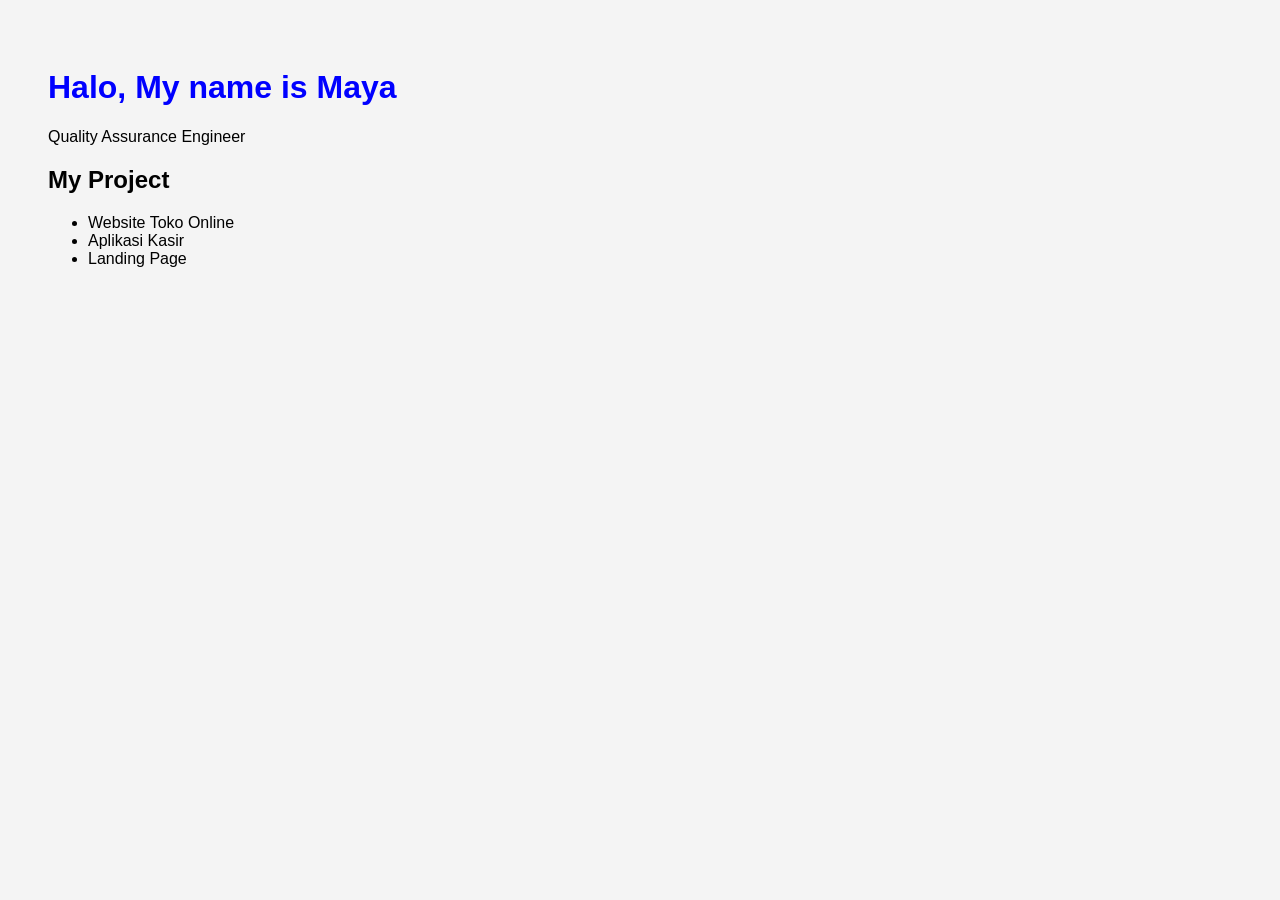
==== index.html @ 8e6c9b1f "first portofolio" ====
<!DOCTYPE html>
<html>
<head>
  <title>My Portofolio</title>
  <link rel="stylesheet" href="style.css">
</head>
<body>

  <h1>Halo, My name is Maya</h1>
  <p>Quality Assurance Engineer</p>

  <h2>My Project</h2>

  <ul>
    <li>Website Toko Online</li>
    <li>Aplikasi Kasir</li>
    <li>Landing Page</li>
  </ul>

  <script src="script.js"></script>
</body>
</html>
---- style.css ----
body {
  font-family: Arial;
  padding: 40px;
  background: #f4f4f4;
}

h1 {
  color: blue;
}
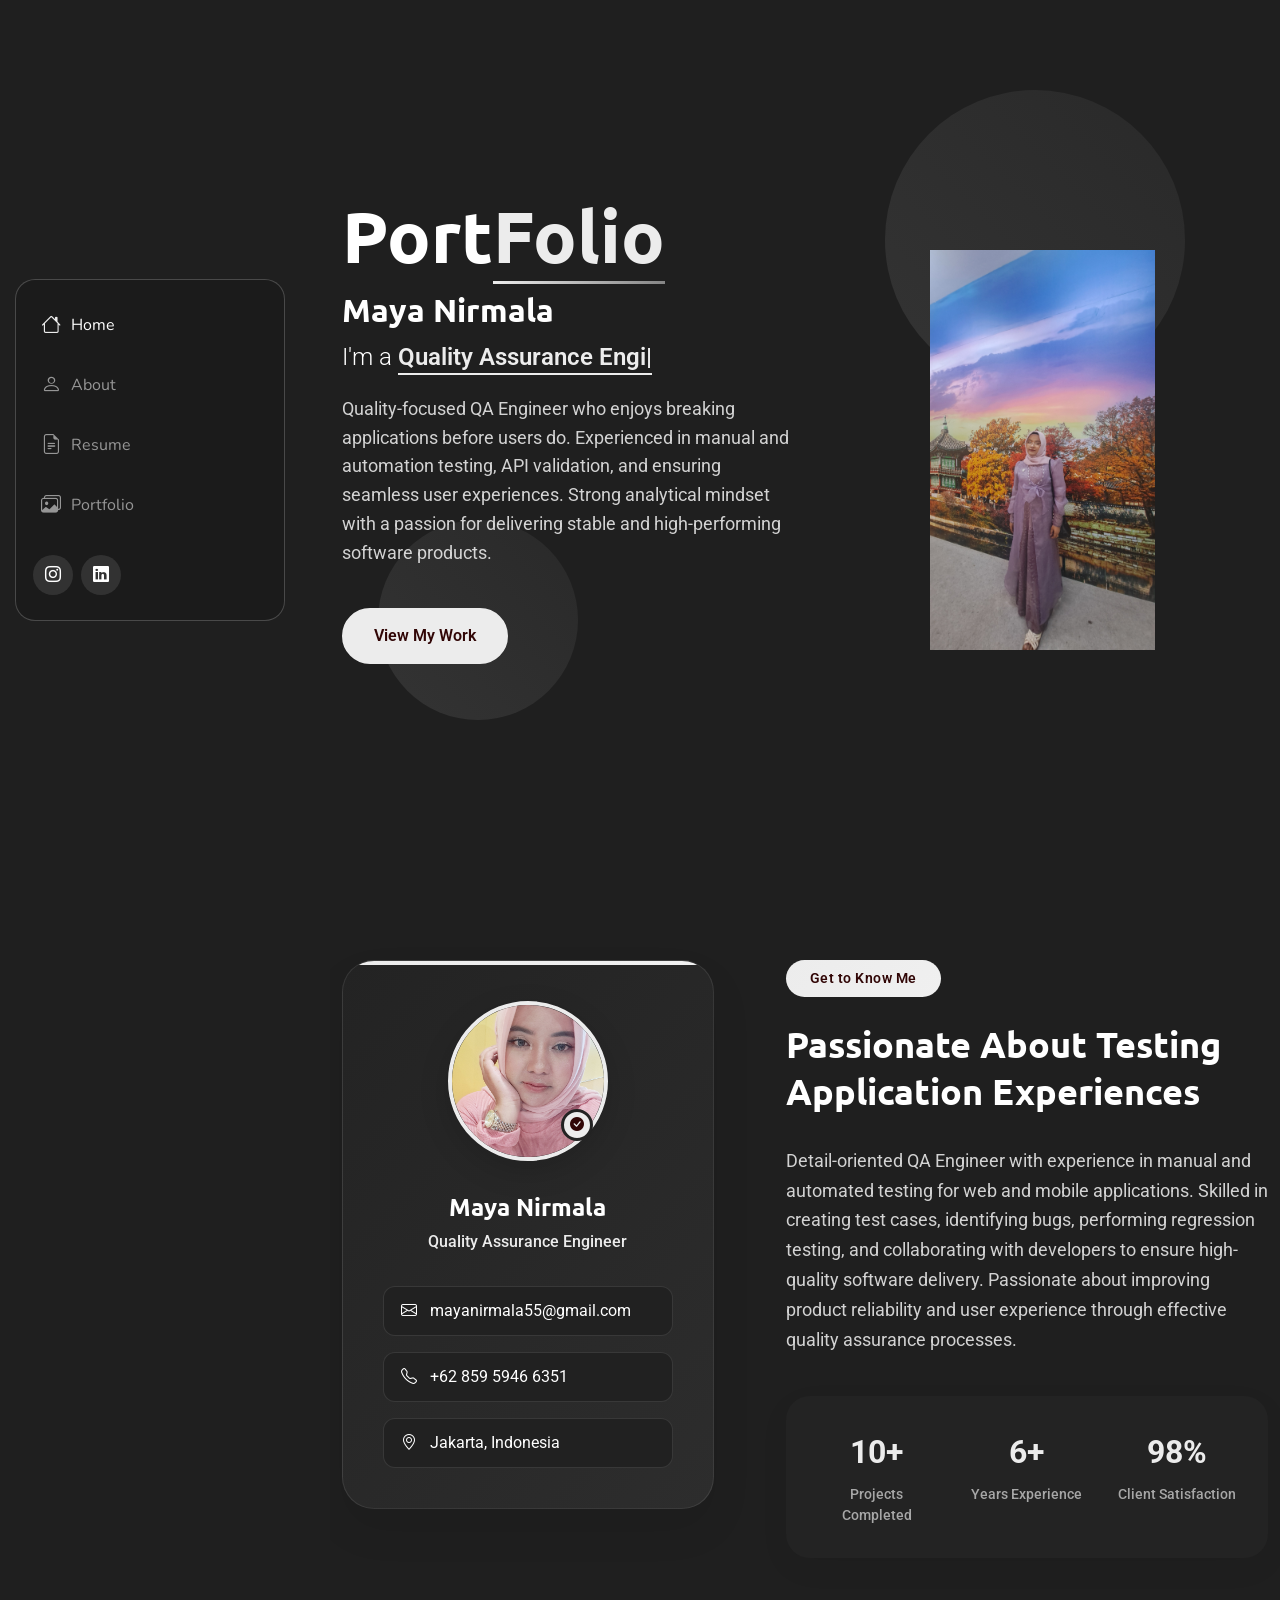
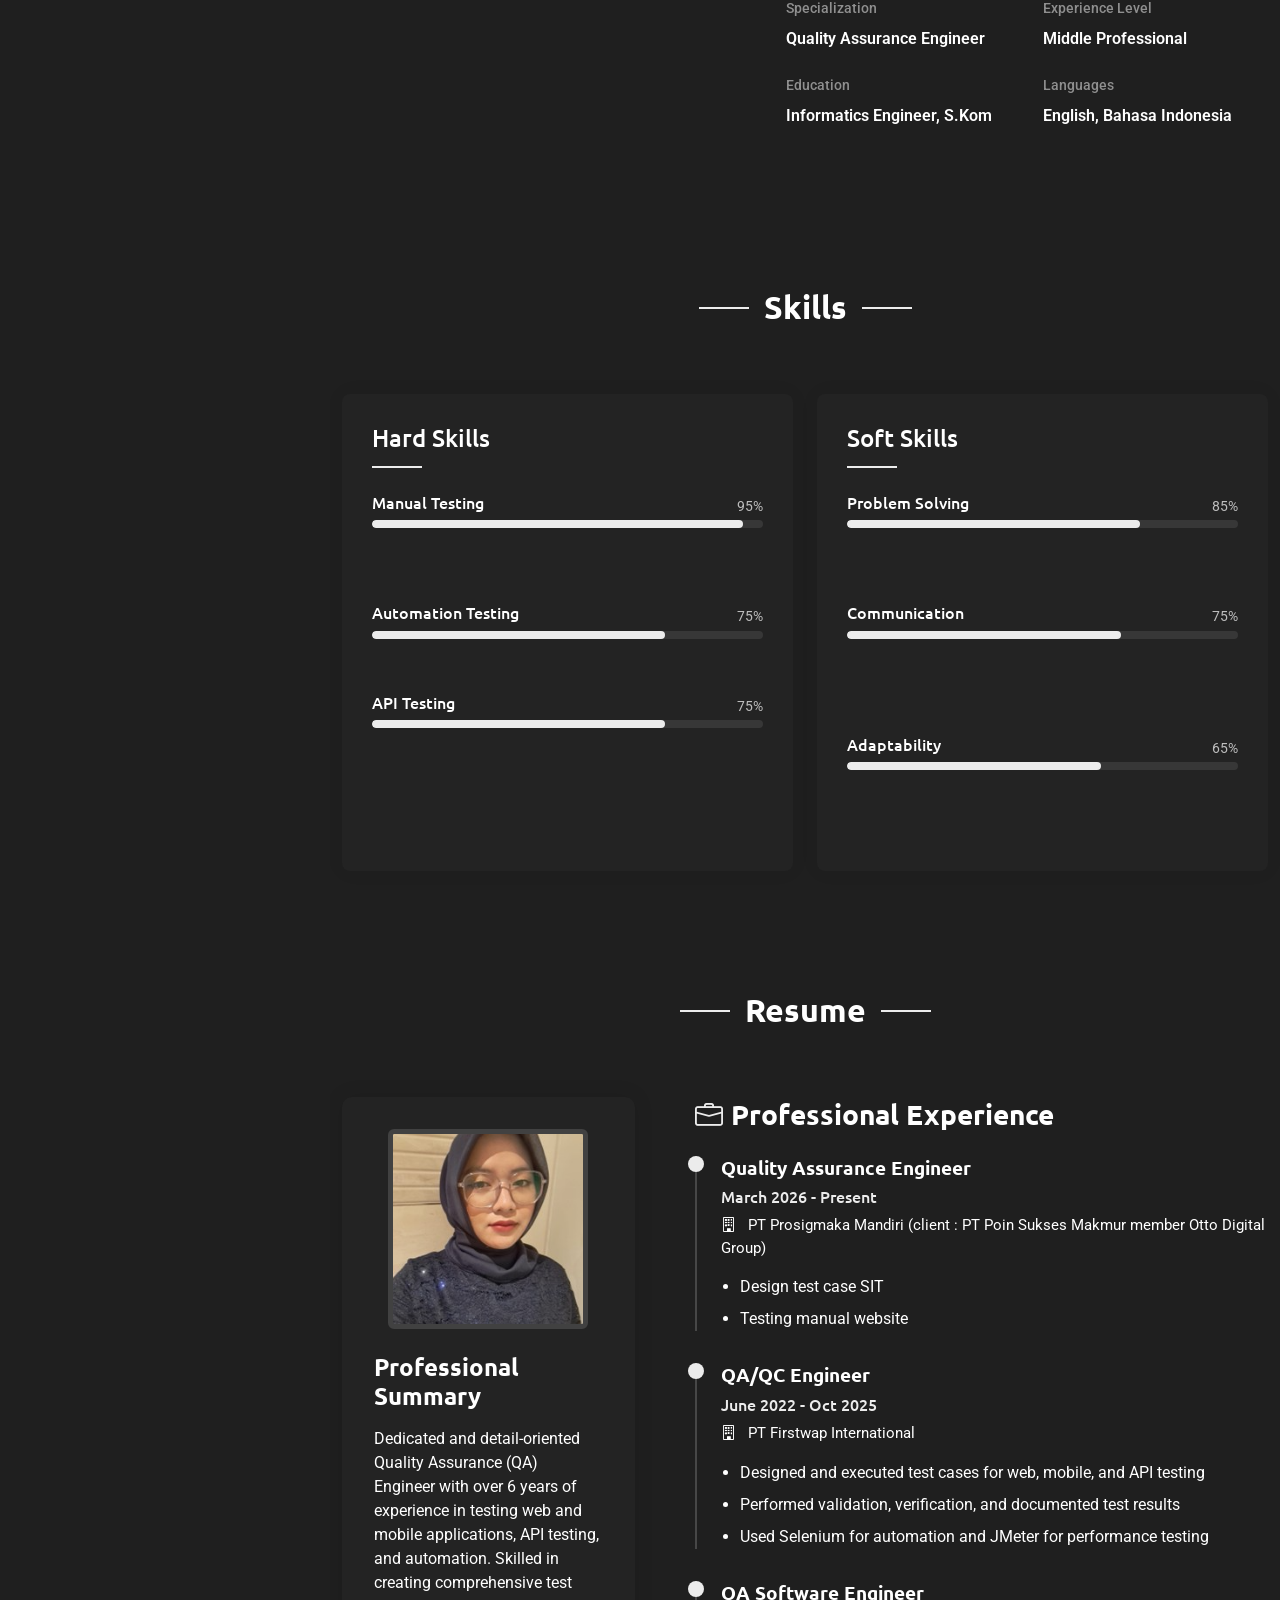
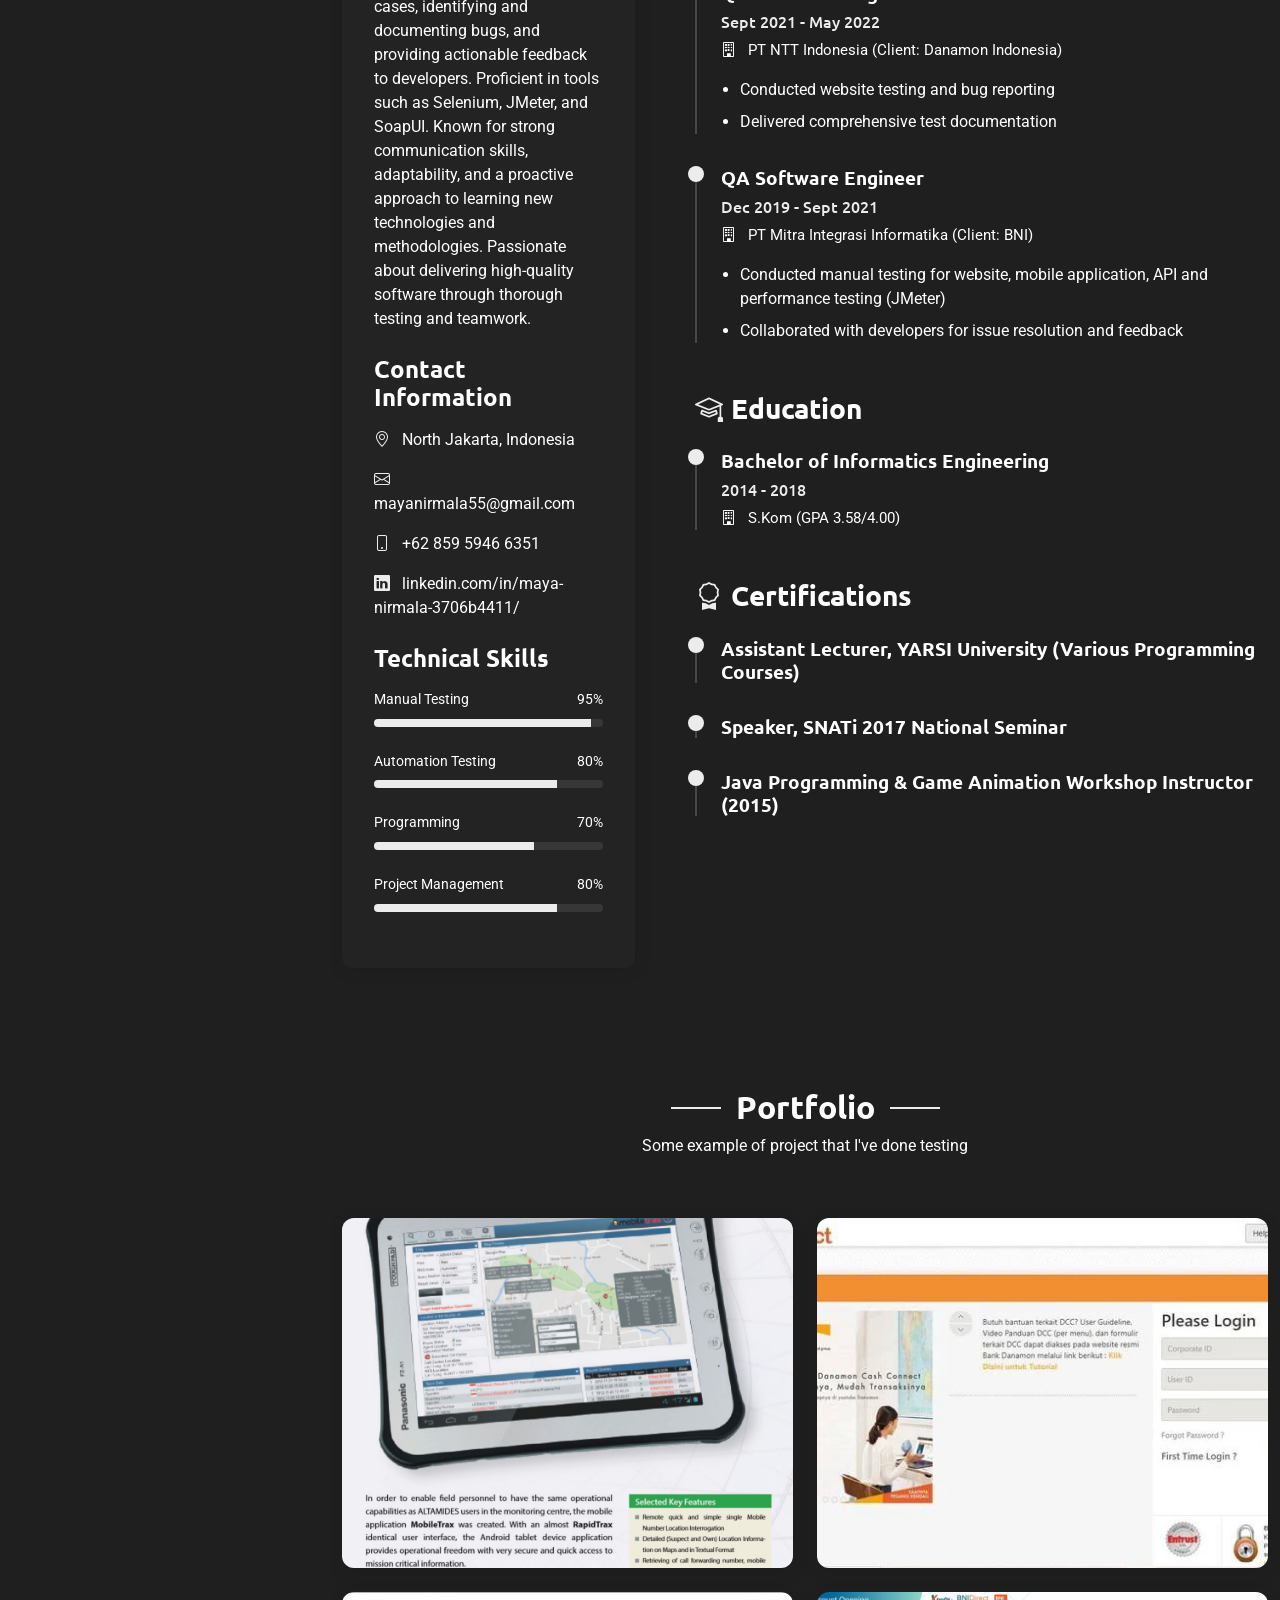
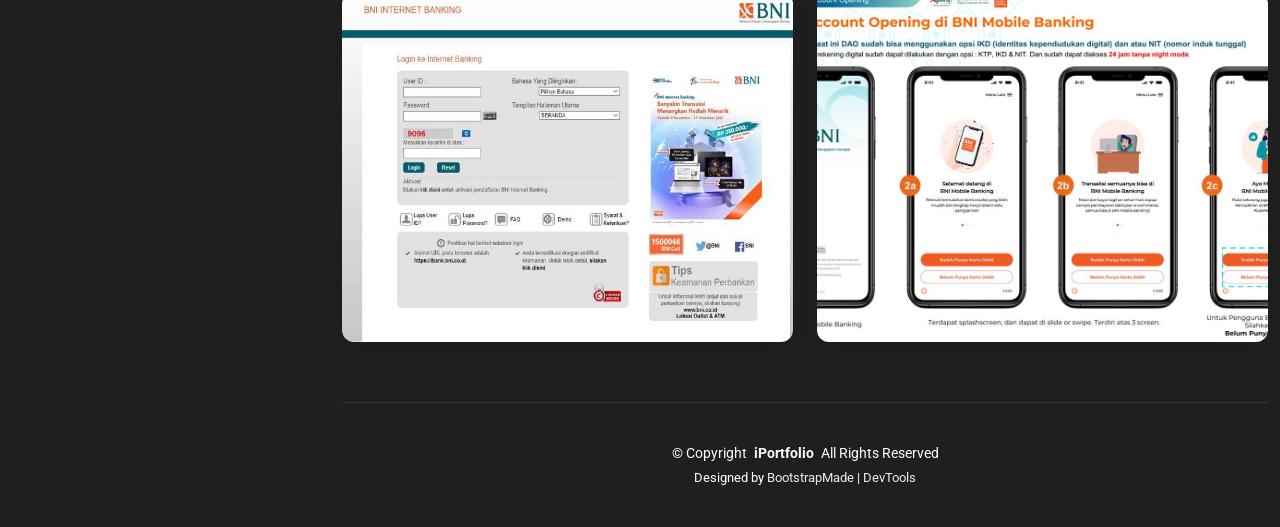
==== commit 15bc2d5c: "update portfolio" ====
--- a/index.html
+++ b/index.html
@@ -1,22 +1,1076 @@
 <!DOCTYPE html>
-<html>
+<html lang="en">
+
 <head>
-  <title>My Portofolio</title>
-  <link rel="stylesheet" href="style.css">
+  <meta charset="utf-8">
+  <meta content="width=device-width, initial-scale=1.0" name="viewport">
+  <title>Portfolio</title>
+  <meta name="description" content="">
+  <meta name="keywords" content="">
+
+  <!-- Favicons -->
+  <link href="assets/img/favicon.png" rel="icon">
+  <link href="assets/img/apple-touch-icon.png" rel="apple-touch-icon">
+
+  <!-- Fonts -->
+  <link href="https://fonts.googleapis.com" rel="preconnect">
+  <link href="https://fonts.gstatic.com" rel="preconnect" crossorigin>
+  <link href="https://fonts.googleapis.com/css2?family=Roboto:ital,wght@0,100;0,300;0,400;0,500;0,700;0,900;1,100;1,300;1,400;1,500;1,700;1,900&family=Ubuntu:ital,wght@0,300;0,400;0,500;0,700;1,300;1,400;1,500;1,700&family=Nunito:ital,wght@0,200;0,300;0,400;0,500;0,600;0,700;0,800;0,900;1,200;1,300;1,400;1,500;1,600;1,700;1,800;1,900&display=swap" rel="stylesheet">
+
+  <!-- Vendor CSS Files -->
+  <link href="assets/vendor/bootstrap/css/bootstrap.min.css" rel="stylesheet">
+  <link href="assets/vendor/bootstrap-icons/bootstrap-icons.css" rel="stylesheet">
+  <link href="assets/vendor/aos/aos.css" rel="stylesheet">
+  <link href="assets/vendor/glightbox/css/glightbox.min.css" rel="stylesheet">
+  <link href="assets/vendor/swiper/swiper-bundle.min.css" rel="stylesheet">
+
+  <!-- Main CSS File -->
+  <link href="assets/css/main.css" rel="stylesheet">
+
+  <!-- =======================================================
+  * Template Name: SnapFolio
+  * Template URL: https://bootstrapmade.com/snapfolio-bootstrap-portfolio-template/
+  * Updated: Jul 21 2025 with Bootstrap v5.3.7
+  * Author: BootstrapMade.com
+  * License: https://bootstrapmade.com/license/
+  ======================================================== -->
 </head>
-<body>
-
-  <h1>Halo, My name is Maya</h1>
-  <p>Quality Assurance Engineer</p>
-
-  <h2>My Project</h2>
-
-  <ul>
-    <li>Website Toko Online</li>
-    <li>Aplikasi Kasir</li>
-    <li>Landing Page</li>
-  </ul>
-
-  <script src="script.js"></script>
+
+<body class="index-page">
+
+  <header id="header" class="header dark-background d-flex flex-column justify-content-center">
+    <i class="header-toggle d-xl-none bi bi-list"></i>
+
+    <div class="header-container d-flex flex-column align-items-start">
+      <nav id="navmenu" class="navmenu">
+        <ul>
+          <li><a href="#hero" class="active"><i class="bi bi-house navicon"></i>Home</a></li>
+          <li><a href="#about"><i class="bi bi-person navicon"></i> About</a></li>
+          <li><a href="#resume"><i class="bi bi-file-earmark-text navicon"></i> Resume</a></li>
+          <li><a href="#portfolio"><i class="bi bi-images navicon"></i> Portfolio</a></li>
+          <!--<li><a href="#services"><i class="bi bi-hdd-stack navicon"></i> Services</a></li>-->
+          <!--<li class="dropdown"><a href="#"><i class="bi bi-menu-button navicon"></i> <span>Dropdown</span> <i class="bi bi-chevron-down toggle-dropdown"></i></a>
+            <ul>
+              <li><a href="#">Dropdown 1</a></li>
+              <li class="dropdown"><a href="#"><span>Deep Dropdown</span> <i class="bi bi-chevron-down toggle-dropdown"></i></a>
+                <ul>
+                  <li><a href="#">Deep Dropdown 1</a></li>
+                  <li><a href="#">Deep Dropdown 2</a></li>
+                  <li><a href="#">Deep Dropdown 3</a></li>
+                  <li><a href="#">Deep Dropdown 4</a></li>
+                  <li><a href="#">Deep Dropdown 5</a></li>
+                </ul>
+              </li>
+              <li><a href="#">Dropdown 2</a></li>
+              <li><a href="#">Dropdown 3</a></li>
+              <li><a href="#">Dropdown 4</a></li>
+            </ul>
+          </li>-->
+          <!--<li><a href="#contact"><i class="bi bi-envelope navicon"></i> Contact</a></li>-->
+        </ul>
+      </nav>
+
+      <div class="social-links text-center">
+        <!--<a href="#" class="twitter"><i class="bi bi-twitter-x"></i></a>
+        <a href="#" class="facebook"><i class="bi bi-facebook"></i></a>
+        <a href="#" class="google-plus"><i class="bi bi-skype"></i></a>-->
+        <a href="https://www.instagram.com/maiasauruss/" class="instagram"><i class="bi bi-instagram"></i></a>
+        <a href="https://www.linkedin.com/in/maya-nirmala-3706b4411/" class="linkedin"><i class="bi bi-linkedin"></i></a>
+      </div>
+
+    </div>
+
+  </header>
+
+  <main class="main">
+
+    <!-- Hero Section -->
+    <section id="hero" class="hero section">
+
+      <div class="background-elements">
+        <div class="bg-circle circle-1"></div>
+        <div class="bg-circle circle-2"></div>
+      </div>
+
+      <div class="hero-content">
+
+        <div class="container">
+          <div class="row align-items-center">
+
+            <div class="col-lg-6" data-aos="fade-right" data-aos-delay="100">
+              <div class="hero-text">
+                <h1>Port<span class="accent-text">Folio</span></h1>
+                <h2>Maya Nirmala</h2>
+                <p class="lead">I'm a <span class="typed" data-typed-items="Quality Assurance Engineer"></span></p>
+                <p class="description">Quality-focused QA Engineer who enjoys breaking applications before users do. Experienced in manual and automation testing, API validation, and ensuring seamless user experiences. Strong analytical mindset with a passion for delivering stable and high-performing software products.</p>
+
+                <div class="hero-actions">
+                  <a href="#portfolio" class="btn btn-primary">View My Work</a>
+                  <!--<a href="#contact" class="btn btn-outline">Get In Touch</a>-->
+                </div>
+
+                <!--<div class="social-links">
+                  <a href="#"><i class="bi bi-dribbble"></i></a>
+                  <a href="#"><i class="bi bi-behance"></i></a>
+                  <a href="#"><i class="bi bi-github"></i></a>
+                  <a href="#"><i class="bi bi-linkedin"></i></a>
+                </div> -->
+              </div>
+            </div>
+
+            <div class="col-lg-6" data-aos="fade-left" data-aos-delay="200">
+              <div class="hero-visual">
+                <div class="profile-container">
+                  <div class="profile-background"></div>
+                  <img src="assets/img/profile/Maya-profile1.jpg" alt="Maya Nirmala" class="profile-image">
+                </div>
+              </div>
+            </div>
+
+          </div>
+        </div>
+      </div>
+
+    </section><!-- /Hero Section -->
+
+    <!-- About Section -->
+    <section id="about" class="about section">
+
+      <div class="container" data-aos="fade-up" data-aos-delay="100">
+
+        <div class="row">
+          <div class="col-lg-5" data-aos="zoom-in" data-aos-delay="200">
+            <div class="profile-card">
+              <div class="profile-header">
+                <div class="profile-image">
+                  <img src="assets/img/profile/maya_profile2.jpg" alt="Profile Image" class="img-fluid">
+                </div>
+                <div class="profile-badge">
+                  <i class="bi bi-check-circle-fill"></i>
+                </div>
+              </div>
+
+              <div class="profile-content">
+                <h3>Maya Nirmala</h3>
+                <p class="profession">Quality Assurance Engineer</p>
+
+                <div class="contact-links">
+                  <a href="mailto:marcus@example.com" class="contact-item">
+                    <i class="bi bi-envelope"></i>
+                    mayanirmala55@gmail.com
+                  </a>
+                  <a href="tel:+15551234567" class="contact-item">
+                    <i class="bi bi-telephone"></i>
+                    +62 859 5946 6351
+                  </a>
+                  <a href="#" class="contact-item">
+                    <i class="bi bi-geo-alt"></i>
+                    Jakarta, Indonesia 
+                  </a>
+                </div>
+              </div>
+            </div>
+          </div>
+
+          <div class="col-lg-7" data-aos="fade-left" data-aos-delay="300">
+            <div class="about-content">
+              <div class="section-header">
+                <span class="badge-text">Get to Know Me</span>
+                <h2>Passionate About Testing Application Experiences</h2>
+              </div>
+
+              <div class="description">
+                <p>Detail-oriented QA Engineer with experience in manual and automated testing for web and mobile applications. Skilled in creating test cases, identifying bugs, performing regression testing, and collaborating with developers to ensure high-quality software delivery. Passionate about improving product reliability and user experience through effective quality assurance processes.</p>
+              </div>
+
+              <div class="stats-grid">
+                <div class="stat-item">
+                  <div class="stat-number">10+</div>
+                  <div class="stat-label">Projects Completed</div>
+                </div>
+                <div class="stat-item">
+                  <div class="stat-number">6+</div>
+                  <div class="stat-label">Years Experience</div>
+                </div>
+                <div class="stat-item">
+                  <div class="stat-number">98%</div>
+                  <div class="stat-label">Client Satisfaction</div>
+                </div>
+              </div>
+
+              <div class="details-grid">
+                <div class="detail-row">
+                  <div class="detail-item">
+                    <span class="detail-label">Specialization</span>
+                    <span class="detail-value">Quality Assurance Engineer</span>
+                  </div>
+                  <div class="detail-item">
+                    <span class="detail-label">Experience Level</span>
+                    <span class="detail-value">Middle Professional</span>
+                  </div>
+                </div>
+                <div class="detail-row">
+                  <div class="detail-item">
+                    <span class="detail-label">Education</span>
+                    <span class="detail-value">Informatics Engineer, S.Kom</span>
+                  </div>
+                  <div class="detail-item">
+                    <span class="detail-label">Languages</span>
+                    <span class="detail-value">English, Bahasa Indonesia</span>
+                  </div>
+                </div>
+              </div>
+
+              <!--<div class="cta-section">
+                <a href="#" class="btn btn-primary">
+                  <i class="bi bi-download"></i>
+                  Download Resume
+                </a>
+                <a href="#" class="btn btn-outline">
+                  <i class="bi bi-chat-dots"></i>
+                  Let's Talk
+                </a> -->
+              </div>
+            </div>
+          </div>
+        </div>
+
+      </div>
+
+    </section><!-- /About Section -->
+
+    <!-- Stats Section 
+    <section id="stats" class="stats section light-background">
+
+      <div class="container" data-aos="fade-up" data-aos-delay="100">
+
+        <div class="row justify-content-center">
+          <div class="col-lg-10">
+            <div class="stats-wrapper">
+              <div class="stats-item" data-aos="zoom-in" data-aos-delay="150">
+                <div class="icon-wrapper">
+                  <i class="bi bi-emoji-smile"></i>
+                </div>
+                <span data-purecounter-start="0" data-purecounter-end="232" data-purecounter-duration="1" class="purecounter"></span>
+                <p>Happy Clients</p>
+              </div> --><!-- End Stats Item -->
+
+             <!-- <div class="stats-item" data-aos="zoom-in" data-aos-delay="200">
+                <div class="icon-wrapper">
+                  <i class="bi bi-journal-richtext"></i>
+                </div>
+                <span data-purecounter-start="0" data-purecounter-end="521" data-purecounter-duration="1" class="purecounter"></span>
+                <p>Projects</p>
+              </div>--><!-- End Stats Item -->
+
+              <!--<div class="stats-item" data-aos="zoom-in" data-aos-delay="250">
+                <div class="icon-wrapper">
+                  <i class="bi bi-headset"></i>
+                </div>
+                <span data-purecounter-start="0" data-purecounter-end="1463" data-purecounter-duration="1" class="purecounter"></span>
+                <p>Hours Of Support</p>
+              </div>--><!-- End Stats Item -->
+
+              <!--<div class="stats-item" data-aos="zoom-in" data-aos-delay="300">
+                <div class="icon-wrapper">
+                  <i class="bi bi-people"></i>
+                </div>
+                <span data-purecounter-start="0" data-purecounter-end="15" data-purecounter-duration="1" class="purecounter"></span>
+                <p>Hard Workers</p>
+              </div>--><!-- End Stats Item -->
+            </div>
+          </div>
+        </div>
+
+      </div>
+
+    </section><!-- /Stats Section -->
+
+    <!-- Skills Section -->
+    <section id="skills" class="skills section">
+
+      <!-- Section Title -->
+      <div class="container section-title" data-aos="fade-up">
+        <h2>Skills</h2>
+        <!--<p>Necessitatibus eius consequatur ex aliquid fuga eum quidem sint consectetur velit</p>-->
+      </div><!-- End Section Title -->
+
+      <div class="container" data-aos="fade-up" data-aos-delay="100">
+
+        <div class="row">
+          <div class="col-lg-6">
+            <div class="skills-category" data-aos="fade-up" data-aos-delay="200">
+              <h3>Hard Skills</h3>
+              <div class="skills-animation">
+                <div class="skill-item">
+                  <div class="d-flex justify-content-between align-items-center">
+                    <h4>Manual Testing</h4>
+                    <span class="skill-percentage">95%</span>
+                  </div>
+                  <div class="progress">
+                    <div class="progress-bar" role="progressbar" aria-valuenow="95" aria-valuemin="0" aria-valuemax="100"></div>
+                  </div>
+                  <div class="skill-tooltip">Expert level knowledge of manual testing for website, mobile apps and API</div>
+                </div>
+
+                <div class="skill-item">
+                  <div class="d-flex justify-content-between align-items-center">
+                    <h4>Automation Testing</h4>
+                    <span class="skill-percentage">75%</span>
+                  </div>
+                  <div class="progress">
+                    <div class="progress-bar" role="progressbar" aria-valuenow="75" aria-valuemin="0" aria-valuemax="100"></div>
+                  </div>
+                  <div class="skill-tooltip">Have knowledge automation using Selenium, Java and SQL </div>
+                </div>
+
+                <div class="skill-item">
+                  <div class="d-flex justify-content-between align-items-center">
+                    <h4>API Testing</h4>
+                    <span class="skill-percentage">75%</span>
+                  </div>
+                  <div class="progress">
+                    <div class="progress-bar" role="progressbar" aria-valuenow="75" aria-valuemin="0" aria-valuemax="100"></div>
+                  </div>
+                  <div class="skill-tooltip">Experience with Postman and SoapUI</div>
+                </div>
+              </div>
+
+              
+            </div><!-- End Frontend Skills -->
+          </div>
+
+          <div class="col-lg-6">
+            <div class="skills-category" data-aos="fade-up" data-aos-delay="300">
+              <h3>Soft Skills</h3>
+              <div class="skills-animation">
+                <div class="skill-item">
+                  <div class="d-flex justify-content-between align-items-center">
+                    <h4>Problem Solving</h4>
+                    <span class="skill-percentage">85%</span>
+                  </div>
+                  <div class="progress">
+                    <div class="progress-bar" role="progressbar" aria-valuenow="75" aria-valuemin="0" aria-valuemax="100"></div>
+                  </div>
+                  <div class="skill-tooltip">Strong problem-solving skills with the ability to identify issues, analyze root causes, and provide effective solutions efficiently.</div>
+                </div>
+
+                <div class="skill-item">
+                  <div class="d-flex justify-content-between align-items-center">
+                    <h4>Communication</h4>
+                    <span class="skill-percentage">75%</span>
+                  </div>
+                  <div class="progress">
+                    <div class="progress-bar" role="progressbar" aria-valuenow="70" aria-valuemin="0" aria-valuemax="100"></div>
+                  </div>
+                  <div class="skill-tooltip">Excellent communication skills with the ability to collaborate effectively with developers, product teams, and stakeholders to ensure software quality and project success.</div>
+                </div>
+
+                <div class="skill-item">
+                  <div class="d-flex justify-content-between align-items-center">
+                    <h4>Adaptability</h4>
+                    <span class="skill-percentage">65%</span>
+                  </div>
+                  <div class="progress">
+                    <div class="progress-bar" role="progressbar" aria-valuenow="65" aria-valuemin="0" aria-valuemax="100"></div>
+                  </div>
+                  <div class="skill-tooltip">Highly adaptable QA Engineer with the ability to quickly learn new tools, technologies, and testing methodologies in fast-paced environments</div>
+                </div>
+              </div>
+            </div><!-- End Backend Skills -->
+          </div>
+        </div>
+
+      </div>
+
+    </section><!-- /Skills Section -->
+
+    <!-- Resume Section -->
+    <section id="resume" class="resume section">
+
+      <!-- Section Title -->
+      <div class="container section-title" data-aos="fade-up">
+        <h2>Resume</h2>
+        <p></p>
+      </div><!-- End Section Title -->
+
+      <div class="container" data-aos="fade-up" data-aos-delay="100">
+
+        <div class="row gy-4">
+          <!-- Left column with summary and contact -->
+          <div class="col-lg-4">
+            <div class="resume-side" data-aos="fade-right" data-aos-delay="100">
+              <div class="profile-img mb-4">
+                <img src="assets/img/profile/Mayanirmala-profile3.png" alt="Profile" class="img-fluid rounded">
+              </div>
+
+              <h3>Professional Summary</h3>
+              <p>Dedicated and detail-oriented Quality Assurance (QA) Engineer with over 6 years of experience in
+testing web and mobile applications, API testing, and automation. Skilled in creating comprehensive
+test cases, identifying and documenting bugs, and providing actionable feedback to developers.
+Proficient in tools such as Selenium, JMeter, and SoapUI. Known for strong communication skills,
+adaptability, and a proactive approach to learning new technologies and methodologies. Passionate
+about delivering high-quality software through thorough testing and teamwork.</p>
+
+              <h3 class="mt-4">Contact Information</h3>
+              <ul class="contact-info list-unstyled">
+                <li><i class="bi bi-geo-alt"></i> North Jakarta, Indonesia</li>
+                <li><i class="bi bi-envelope"></i> mayanirmala55@gmail.com</li>
+                <li><i class="bi bi-phone"></i> +62 859 5946 6351</li>
+                <li><i class="bi bi-linkedin"></i> linkedin.com/in/maya-nirmala-3706b4411/</li>
+              </ul>
+
+              <div class="skills-animation mt-4">
+                <h3>Technical Skills</h3>
+                <div class="skill-item">
+                  <div class="d-flex justify-content-between">
+                    <span>Manual Testing</span>
+                    <span>95%</span>
+                  </div>
+                  <div class="progress">
+                    <div class="progress-bar" role="progressbar" aria-valuenow="95" aria-valuemin="0" aria-valuemax="100"></div>
+                  </div>
+                </div>
+
+                <div class="skill-item">
+                  <div class="d-flex justify-content-between">
+                    <span>Automation Testing</span>
+                    <span>80%</span>
+                  </div>
+                  <div class="progress">
+                    <div class="progress-bar" role="progressbar" aria-valuenow="80" aria-valuemin="0" aria-valuemax="100"></div>
+                  </div>
+                </div>
+
+                <div class="skill-item">
+                  <div class="d-flex justify-content-between">
+                    <span>Programming</span>
+                    <span>70%</span>
+                  </div>
+                  <div class="progress">
+                    <div class="progress-bar" role="progressbar" aria-valuenow="70" aria-valuemin="0" aria-valuemax="100"></div>
+                  </div>
+                </div>
+
+                <div class="skill-item">
+                  <div class="d-flex justify-content-between">
+                    <span>Project Management</span>
+                    <span>80%</span>
+                  </div>
+                  <div class="progress">
+                    <div class="progress-bar" role="progressbar" aria-valuenow="80" aria-valuemin="0" aria-valuemax="100"></div>
+                  </div>
+                </div>
+              </div>
+            </div>
+          </div>
+
+          <!-- Right column with experience and education -->
+          <div class="col-lg-8 ps-4 ps-lg-5">
+            <!-- Experience Section -->
+            <div class="resume-section" data-aos="fade-up">
+              <h3><i class="bi bi-briefcase me-2"></i>Professional Experience</h3>
+
+              <div class="resume-item">
+                <h4>Quality Assurance Engineer</h4>
+                <h5>March 2026 - Present</h5>
+                <p class="company"><i class="bi bi-building"></i> PT Prosigmaka Mandiri (client : PT Poin Sukses Makmur member Otto Digital Group)</p>
+                <ul>
+                  <li>Design test case SIT</li>
+                  <li>Testing manual website</li>
+                </ul>
+              </div>
+
+              <div class="resume-item">
+                <h4>QA/QC Engineer</h4>
+                <h5>June 2022 - Oct 2025</h5>
+                <p class="company"><i class="bi bi-building"></i> PT Firstwap International</p>
+                <ul>
+                  <li>Designed and executed test cases for web, mobile, and API testing</li>
+                  <li>Performed validation, verification, and documented test results</li>
+                  <li>Used Selenium for automation and JMeter for performance testing</li>
+                </ul>
+              </div>
+
+               <div class="resume-item">
+                <h4>QA Software Engineer</h4>
+                <h5>Sept 2021 - May 2022</h5>
+                <p class="company"><i class="bi bi-building"></i> PT NTT Indonesia (Client: Danamon Indonesia)</p>
+                <ul>
+                  <li>Conducted website testing and bug reporting</li>
+                  <li>Delivered comprehensive test documentation</li>
+                </ul>
+              </div>
+
+              <div class="resume-item">
+                <h4>QA Software Engineer</h4>
+                <h5>Dec 2019 - Sept 2021</h5>
+                <p class="company"><i class="bi bi-building"></i> PT Mitra Integrasi Informatika (Client: BNI)</p>
+                <ul>
+                  <li>Conducted manual testing for website, mobile application, API and performance testing
+(JMeter)</li>
+                  <li>Collaborated with developers for issue resolution and feedback</li>
+                </ul>
+              </div>
+            </div>
+
+            <!-- Education Section -->
+            <div class="resume-section" data-aos="fade-up" data-aos-delay="100">
+              <h3><i class="bi bi-mortarboard me-2"></i>Education</h3>      
+
+              <div class="resume-item">
+                <h4>Bachelor of Informatics Engineering</h4>
+                <h5>2014 - 2018</h5>
+                <p class="company"><i class="bi bi-building"></i> S.Kom (GPA 3.58/4.00)</p>
+                <p></p>
+              </div>
+            </div>
+
+            <!-- Certifications Section -->
+            <div class="resume-section" data-aos="fade-up" data-aos-delay="200">
+              <h3><i class="bi bi-award me-2"></i>Certifications</h3>
+
+              <div class="resume-item">
+                <h4>Assistant Lecturer, YARSI University (Various Programming Courses)</h4>
+                <h5></h5>
+              </div>
+
+              <div class="resume-item">
+                <h4>Speaker, SNATi 2017 National Seminar</h4>
+                <h5></h5>
+              </div>
+
+              <div class="resume-item">
+                <h4>Java Programming & Game Animation Workshop Instructor (2015)</h4>
+                <h5></h5>
+              </div>
+
+            </div>
+          </div>
+        </div>
+
+      </div>
+
+    </section><!-- /Resume Section -->
+
+    <!-- Portfolio Section -->
+    <section id="portfolio" class="portfolio section">
+
+      <!-- Section Title -->
+      <div class="container section-title" data-aos="fade-up">
+        <h2>Portfolio</h2>
+        <p>Some example of project that I've done testing</p>
+      </div><!-- End Section Title -->
+
+      <div class="container" data-aos="fade-up" data-aos-delay="100">
+
+        <div class="isotope-layout" data-default-filter="*" data-layout="masonry" data-sort="original-order">
+
+          <!--<div class="row">
+            <div class="col-lg-3 filter-sidebar">
+              <div class="filters-wrapper" data-aos="fade-right" data-aos-delay="150">
+                <ul class="portfolio-filters isotope-filters">
+                  <li data-filter="*" class="filter-active">All Projects</li>
+                  <li data-filter=".filter-photography">Photography</li>
+                  <li data-filter=".filter-design">Design</li>
+                  <li data-filter=".filter-automotive">Automotive</li>
+                  <li data-filter=".filter-nature">Nature</li>
+                </ul>
+              </div>
+            </div>-->
+
+            <div class="col-lg-12">
+              <div class="row gy-4 portfolio-container isotope-container" data-aos="fade-up" data-aos-delay="200">
+
+                <div class="col-lg-6 col-md-6 portfolio-item isotope-item filter-photography">
+                  <div class="portfolio-wrap">
+                    <img src="assets/img/portfolio/mobiletrax.webp" class="img-fluid" alt="Portfolio Image" loading="lazy">
+                    <div class="portfolio-info">
+                      <div class="content">
+                        <span class="category">MobileTrax</span>
+                        <h4>Tracking Location</h4>
+                        <div class="portfolio-links">
+                          <a href="assets/img/portfolio/mobiletrax.webp" class="glightbox" title="Location Tracking"><i class="bi bi-plus-lg"></i></a>
+                          <!--<a href="portfolio-details.html" title="More Details"><i class="bi bi-arrow-right"></i></a>-->
+                        </div>
+                      </div>
+                    </div>
+                  </div>
+                </div><!-- End Portfolio Item -->
+
+                <div class="col-lg-6 col-md-6 portfolio-item isotope-item filter-design">
+                  <div class="portfolio-wrap">
+                    <img src="assets/img/portfolio/danamon_cc.webp" class="img-fluid" alt="Portfolio Image" loading="lazy">
+                    <div class="portfolio-info">
+                      <div class="content">
+                        <span class="category">Danamon Cash Connect</span>
+                        <h4>Bank Danamon</h4>
+                        <div class="portfolio-links">
+                          <a href="assets/img/portfolio/danamon_cc.webp" class="glightbox" title="Danamon Cash Connect"><i class="bi bi-plus-lg"></i></a>
+                          <!--<a href="portfolio-details.html" title="More Details"><i class="bi bi-arrow-right"></i></a>-->
+                        </div>
+                      </div>
+                    </div>
+                  </div>
+                </div><!-- End Portfolio Item -->
+
+                <div class="col-lg-6 col-md-6 portfolio-item isotope-item filter-automotive">
+                  <div class="portfolio-wrap">
+                    <img src="assets/img/portfolio/bni_ib.webp" class="img-fluid" alt="Portfolio Image" loading="lazy">
+                    <div class="portfolio-info">
+                      <div class="content">
+                        <span class="category">BNI Internet Banking</span>
+                        <h4>BNI</h4>
+                        <div class="portfolio-links">
+                          <a href="assets/img/portfolio/bni_ib.webp" class="glightbox" title="Internet Banking"><i class="bi bi-plus-lg"></i></a>
+                          <!--<a href="portfolio-details.html" title="More Details"><i class="bi bi-arrow-right"></i></a>-->
+                        </div>
+                      </div>
+                    </div>
+                  </div>
+                </div><!-- End Portfolio Item -->
+
+                <div class="col-lg-6 col-md-6 portfolio-item isotope-item filter-nature">
+                  <div class="portfolio-wrap">
+                    <img src="assets/img/portfolio/doa_bni.jpg" class="img-fluid" alt="Portfolio Image" loading="lazy">
+                    <div class="portfolio-info">
+                      <div class="content">
+                        <span class="category">Digital Open Account</span>
+                        <h4>BNI</h4>
+                        <div class="portfolio-links">
+                          <a href="assets/img/portfolio/doa_bni.jpg" class="glightbox" title="Digital Open Account"><i class="bi bi-plus-lg"></i></a>
+                          <!--<a href="portfolio-details.html" title="More Details"><i class="bi bi-arrow-right"></i></a>-->
+                        </div>
+                      </div>
+                    </div>
+                  </div>
+                </div><!-- End Portfolio Item -->
+
+                
+
+              </div><!-- End Portfolio Container -->
+            </div>
+          </div>
+
+        </div>
+
+      </div>
+
+    </section><!-- /Portfolio Section -->
+
+    <!--Services Section -->
+    <!--<section id="services" class="services section"> -->
+
+      <!-- Section Title -->
+     <!-- <div class="container section-title" data-aos="fade-up">
+        <h2>Services</h2>
+        <p>Necessitatibus eius consequatur ex aliquid fuga eum quidem sint consectetur velit</p>
+      </div> --><!-- End Section Title --> 
+
+      <!--<div class="container" data-aos="fade-up" data-aos-delay="100">
+
+        <div class="service-header">
+          <div class="row align-items-center">
+            <div class="col-lg-8 col-md-12">
+              <div class="service-intro">
+                <h2 class="service-heading">
+                  <div>Innovative business</div>
+                  <div><span>performance solutions</span></div>
+                </h2>
+              </div>
+            </div>
+            <div class="col-lg-4 col-md-12">
+              <div class="service-summary">
+                <p>
+                  We integrate forward-thinking strategies, creative approaches, and state-of-the-art technologies to deliver exceptional customer experiences that drive growth and engage target markets.
+                </p>
+                <a href="services.html" class="service-btn">
+                  View All Services
+                  <i class="bi bi-arrow-right"></i>
+                </a>
+              </div>
+            </div>
+          </div>
+        </div>
+
+        <div class="row justify-content-center">
+          <div class="col-lg-4 col-md-6" data-aos="fade-up" data-aos-delay="100">
+            <div class="service-card position-relative z-1">
+              <div class="service-icon">
+                <i class="bi bi-palette"></i>
+              </div>
+              <a href="service-details.html" class="card-action d-flex align-items-center justify-content-center rounded-circle">
+                <i class="bi bi-arrow-up-right"></i>
+              </a>
+              <h3>
+                <a href="service-details.html">
+                  Creative <span>branding</span>
+                </a>
+              </h3>
+              <p>
+                Nulla facilisi. Maecenas eget magna neque. Suspendisse potenti. Curabitur eleifend nisi non magna vulputate, vel condimentum libero tempus. Proin consectetur feugiat diam.
+              </p>
+            </div>
+          </div>
+          <div class="col-lg-4 col-md-6" data-aos="fade-up" data-aos-delay="200">
+            <div class="service-card position-relative z-1">
+              <div class="service-icon">
+                <i class="bi bi-gem"></i>
+              </div>
+              <a href="service-details.html" class="card-action d-flex align-items-center justify-content-center rounded-circle">
+                <i class="bi bi-arrow-up-right"></i>
+              </a>
+              <h3>
+                <a href="service-details.html">
+                  Design <span>systems</span>
+                </a>
+              </h3>
+              <p>
+                Praesent euismod varius tellus, vel bibendum nunc interdum at. Donec vehicula diam vel metus venenatis convallis. Aliquam erat volutpat. Etiam viverra magna sit amet.
+              </p>
+            </div>
+          </div>
+          <div class="col-lg-4 col-md-6" data-aos="fade-up" data-aos-delay="300">
+            <div class="service-card position-relative z-1">
+              <div class="service-icon">
+                <i class="bi bi-megaphone"></i>
+              </div>
+              <a href="service-details.html" class="card-action d-flex align-items-center justify-content-center rounded-circle">
+                <i class="bi bi-arrow-up-right"></i>
+              </a>
+              <h3>
+                <a href="service-details.html">
+                  Marketing <span>strategies</span>
+                </a>
+              </h3>
+              <p>
+                Vivamus tempor velit id magna dictum, sed fermentum nisi faucibus. Integer nec pretium sapien. Fusce tincidunt ligula et purus consequat, ac pellentesque nulla eleifend.
+              </p>
+            </div>
+          </div>
+          <div class="col-lg-4 col-md-6" data-aos="fade-up" data-aos-delay="100">
+            <div class="service-card position-relative z-1">
+              <div class="service-icon">
+                <i class="bi bi-code-slash"></i>
+              </div>
+              <a href="service-details.html" class="card-action d-flex align-items-center justify-content-center rounded-circle">
+                <i class="bi bi-arrow-up-right"></i>
+              </a>
+              <h3>
+                <a href="service-details.html">
+                  Digital <span>platforms</span>
+                </a>
+              </h3>
+              <p>
+                Cras fermentum odio eu feugiat malesuada. Vestibulum ante ipsum primis in faucibus orci luctus et accumsan cursus. Morbi placerat nulla vel nunc viverra accumsan.
+              </p>
+            </div>
+          </div>
+          <div class="col-lg-4 col-md-6" data-aos="fade-up" data-aos-delay="200">
+            <div class="service-card position-relative z-1">
+              <div class="service-icon">
+                <i class="bi bi-graph-up"></i>
+              </div>
+              <a href="service-details.html" class="card-action d-flex align-items-center justify-content-center rounded-circle">
+                <i class="bi bi-arrow-up-right"></i>
+              </a>
+              <h3>
+                <a href="service-details.html">
+                  Growth <span>acceleration</span>
+                </a>
+              </h3>
+              <p>
+                Aenean vel augue vel nisi bibendum posuere. Phasellus in lacus quis urna sodales dignissim. Duis aliquam libero eget risus facilisis. Quisque eget libero vel nisl fringilla.
+              </p>
+            </div>
+          </div>
+          <div class="col-lg-4 col-md-6" data-aos="fade-up" data-aos-delay="300">
+            <div class="service-card position-relative z-1">
+              <div class="service-icon">
+                <i class="bi bi-camera-video"></i>
+              </div>
+              <a href="service-details.html" class="card-action d-flex align-items-center justify-content-center rounded-circle">
+                <i class="bi bi-arrow-up-right"></i>
+              </a>
+              <h3>
+                <a href="service-details.html">
+                  Media <span>solutions</span>
+                </a>
+              </h3>
+              <p>
+                Etiam efficitur lacus in diam finibus, nec ultrices est sagittis. Maecenas elementum magna sed risus faucibus, nec commodo purus facilisis. Vestibulum accumsan magna.
+              </p>
+            </div>
+          </div>
+        </div>
+
+      </div>
+
+    </section>--><!-- /Services Section --> 
+
+    <!-- Testimonials Section -->
+    <!--<section id="testimonials" class="testimonials section light-background">-->
+
+      <!-- Section Title -->
+      <!--<div class="container section-title" data-aos="fade-up">
+        <h2>Testimonials</h2>
+        <p>Necessitatibus eius consequatur ex aliquid fuga eum quidem sint consectetur velit</p>
+      </div>--><!-- End Section Title -->
+
+      <!--<div class="container">
+
+        <div class="testimonial-masonry">
+
+          <div class="testimonial-item" data-aos="fade-up">
+            <div class="testimonial-content">
+              <div class="quote-pattern">
+                <i class="bi bi-quote"></i>
+              </div>
+              <p>Implementing innovative strategies has revolutionized our approach to market challenges and competitive positioning.</p>
+              <div class="client-info">
+                <div class="client-image">
+                  <img src="assets/img/person/person-f-7.webp" alt="Client">
+                </div>
+                <div class="client-details">
+                  <h3>Rachel Bennett</h3>
+                  <span class="position">Strategy Director</span>
+                </div>
+              </div>
+            </div>
+          </div>
+
+          <div class="testimonial-item highlight" data-aos="fade-up" data-aos-delay="100">
+            <div class="testimonial-content">
+              <div class="quote-pattern">
+                <i class="bi bi-quote"></i>
+              </div>
+              <p>Exceptional service delivery and innovative solutions have transformed our business operations, leading to remarkable growth and enhanced customer satisfaction across all touchpoints.</p>
+              <div class="client-info">
+                <div class="client-image">
+                  <img src="assets/img/person/person-m-7.webp" alt="Client">
+                </div>
+                <div class="client-details">
+                  <h3>Daniel Morgan</h3>
+                  <span class="position">Chief Innovation Officer</span>
+                </div>
+              </div>
+            </div>
+          </div>
+
+          <div class="testimonial-item" data-aos="fade-up" data-aos-delay="200">
+            <div class="testimonial-content">
+              <div class="quote-pattern">
+                <i class="bi bi-quote"></i>
+              </div>
+              <p>Strategic partnership has enabled seamless digital transformation and operational excellence.</p>
+              <div class="client-info">
+                <div class="client-image">
+                  <img src="assets/img/person/person-f-8.webp" alt="Client">
+                </div>
+                <div class="client-details">
+                  <h3>Emma Thompson</h3>
+                  <span class="position">Digital Lead</span>
+                </div>
+              </div>
+            </div>
+          </div>
+
+          <div class="testimonial-item" data-aos="fade-up" data-aos-delay="300">
+            <div class="testimonial-content">
+              <div class="quote-pattern">
+                <i class="bi bi-quote"></i>
+              </div>
+              <p>Professional expertise and dedication have significantly improved our project delivery timelines and quality metrics.</p>
+              <div class="client-info">
+                <div class="client-image">
+                  <img src="assets/img/person/person-m-8.webp" alt="Client">
+                </div>
+                <div class="client-details">
+                  <h3>Christopher Lee</h3>
+                  <span class="position">Technical Director</span>
+                </div>
+              </div>
+            </div>
+          </div>
+
+          <div class="testimonial-item highlight" data-aos="fade-up" data-aos-delay="400">
+            <div class="testimonial-content">
+              <div class="quote-pattern">
+                <i class="bi bi-quote"></i>
+              </div>
+              <p>Collaborative approach and industry expertise have revolutionized our product development cycle, resulting in faster time-to-market and increased customer engagement levels.</p>
+              <div class="client-info">
+                <div class="client-image">
+                  <img src="assets/img/person/person-f-9.webp" alt="Client">
+                </div>
+                <div class="client-details">
+                  <h3>Olivia Carter</h3>
+                  <span class="position">Product Manager</span>
+                </div>
+              </div>
+            </div>
+          </div>
+
+          <div class="testimonial-item" data-aos="fade-up" data-aos-delay="500">
+            <div class="testimonial-content">
+              <div class="quote-pattern">
+                <i class="bi bi-quote"></i>
+              </div>
+              <p>Innovative approach to user experience design has significantly enhanced our platform's engagement metrics and customer retention rates.</p>
+              <div class="client-info">
+                <div class="client-image">
+                  <img src="assets/img/person/person-m-13.webp" alt="Client">
+                </div>
+                <div class="client-details">
+                  <h3>Nathan Brooks</h3>
+                  <span class="position">UX Director</span>
+                </div>
+              </div>
+            </div>
+          </div>
+
+        </div>
+
+      </div>
+
+    </section>--><!-- /Testimonials Section -->
+
+    <!-- Contact Section -->
+    <!--<section id="contact" class="contact section">-->
+
+      <!-- Section Title -->
+      <!--<div class="container section-title" data-aos="fade-up">
+        <h2>Contact</h2>
+        <p>Necessitatibus eius consequatur ex aliquid fuga eum quidem sint consectetur velit</p>
+      </div>--><!-- End Section Title -->
+
+     <!-- <div class="container">
+
+        <div class="row g-4 g-lg-5">
+          <div class="col-lg-5">
+            <div class="info-box">
+              <h3>Contact Info</h3>
+              <p>Praesent sapien massa, convallis a pellentesque nec, egestas non nisi. Vestibulum ante ipsum primis.</p>
+
+              <div class="info-item">
+                <div class="icon-box">
+                  <i class="bi bi-geo-alt"></i>
+                </div>
+                <div class="content">
+                  <h4>Our Location</h4>
+                  <p>A108 Adam Street</p>
+                  <p>New York, NY 535022</p>
+                </div>
+              </div>
+
+              <div class="info-item">
+                <div class="icon-box">
+                  <i class="bi bi-telephone"></i>
+                </div>
+                <div class="content">
+                  <h4>Phone Number</h4>
+                  <p>+1 5589 55488 55</p>
+                  <p>+1 6678 254445 41</p>
+                </div>
+              </div>
+
+              <div class="info-item">
+                <div class="icon-box">
+                  <i class="bi bi-envelope"></i>
+                </div>
+                <div class="content">
+                  <h4>Email Address</h4>
+                  <p>info@example.com</p>
+                  <p>contact@example.com</p>
+                </div>
+              </div>
+            </div>
+          </div>
+
+          <div class="col-lg-7">
+            <div class="contact-form">
+              <h3>Get In Touch</h3>
+              <p>Praesent sapien massa, convallis a pellentesque nec, egestas non nisi. Vestibulum ante ipsum primis.</p>
+
+              <form action="forms/contact.php" method="post" class="php-email-form">
+                <div class="row gy-4">
+
+                  <div class="col-md-6">
+                    <input type="text" name="name" class="form-control" placeholder="Your Name" required="">
+                  </div>
+
+                  <div class="col-md-6 ">
+                    <input type="email" class="form-control" name="email" placeholder="Your Email" required="">
+                  </div>
+
+                  <div class="col-12">
+                    <input type="text" class="form-control" name="subject" placeholder="Subject" required="">
+                  </div>
+
+                  <div class="col-12">
+                    <textarea class="form-control" name="message" rows="6" placeholder="Message" required=""></textarea>
+                  </div>
+
+                  <div class="col-12 text-center">
+                    <div class="loading">Loading</div>
+                    <div class="error-message"></div>
+                    <div class="sent-message">Your message has been sent. Thank you!</div>
+
+                    <button type="submit" class="btn">Send Message</button>
+                  </div>
+
+                </div>
+              </form>
+
+            </div>
+          </div>
+
+        </div>
+
+      </div>
+
+    </section>--><!-- /Contact Section -->
+
+  </main>
+
+  <footer id="footer" class="footer position-relative">
+
+    <div class="container">
+      <div class="copyright text-center ">
+        <p>© <span>Copyright</span> <strong class="px-1 sitename">iPortfolio</strong> <span>All Rights Reserved</span></p>
+      </div>
+      <div class="credits">
+        <!-- All the links in the footer should remain intact. -->
+        <!-- You can delete the links only if you've purchased the pro version. -->
+        <!-- Licensing information: https://bootstrapmade.com/license/ -->
+        <!-- Purchase the pro version with working PHP/AJAX contact form: [buy-url] -->
+        Designed by <a href="https://bootstrapmade.com/">BootstrapMade</a> | <a href="https://bootstrapmade.com/tools/">DevTools</a>
+      </div>
+    </div>
+
+  </footer>
+
+  <!-- Scroll Top -->
+  <a href="#" id="scroll-top" class="scroll-top d-flex align-items-center justify-content-center"><i class="bi bi-arrow-up-short"></i></a>
+
+  <!-- Preloader -->
+  <div id="preloader"></div>
+
+  <!-- Vendor JS Files -->
+  <script src="assets/vendor/bootstrap/js/bootstrap.bundle.min.js"></script>
+  <script src="assets/vendor/php-email-form/validate.js"></script>
+  <script src="assets/vendor/aos/aos.js"></script>
+  <script src="assets/vendor/typed.js/typed.umd.js"></script>
+  <script src="assets/vendor/purecounter/purecounter_vanilla.js"></script>
+  <script src="assets/vendor/waypoints/noframework.waypoints.js"></script>
+  <script src="assets/vendor/isotope-layout/isotope.pkgd.min.js"></script>
+  <script src="assets/vendor/imagesloaded/imagesloaded.pkgd.min.js"></script>
+  <script src="assets/vendor/glightbox/js/glightbox.min.js"></script>
+  <script src="assets/vendor/swiper/swiper-bundle.min.js"></script>
+
+  <!-- Main JS File -->
+  <script src="assets/js/main.js"></script>
+
 </body>
+
 </html>
--- a/assets/css/main.css
+++ b/assets/css/main.css
@@ -0,0 +1,2550 @@
+/**
+* Template Name: SnapFolio
+* Template URL: https://bootstrapmade.com/snapfolio-bootstrap-portfolio-template/
+* Updated: Jul 21 2025 with Bootstrap v5.3.7
+* Author: BootstrapMade.com
+* License: https://bootstrapmade.com/license/
+*/
+
+/*--------------------------------------------------------------
+# Font & Color Variables
+# Help: https://bootstrapmade.com/color-system/
+--------------------------------------------------------------*/
+/* Fonts */
+:root {
+  --default-font: "Roboto",  system-ui, -apple-system, "Segoe UI", Roboto, "Helvetica Neue", Arial, "Noto Sans", "Liberation Sans", sans-serif, "Apple Color Emoji", "Segoe UI Emoji", "Segoe UI Symbol", "Noto Color Emoji";
+  --heading-font: "Ubuntu",  sans-serif;
+  --nav-font: "Nunito",  sans-serif;
+}
+
+/* Global Colors - The following color variables are used throughout the website. Updating them here will change the color scheme of the entire website */
+:root { 
+  --background-color: #1f1f1f; /* Background color for the entire website, including individual sections */
+  --default-color: #ffffff; /* Default color used for the majority of the text content across the entire website */
+  --heading-color: #ffffff; /* Color for headings, subheadings and title throughout the website */
+  --accent-color: #ececec; /* Accent color that represents your brand on the website. It's used for buttons, links, and other elements that need to stand out */
+  --surface-color: #232323; /* The surface color is used as a background of boxed elements within sections, such as cards, icon boxes, or other elements that require a visual separation from the global background. */
+  --contrast-color: #310606; /* Contrast color for text, ensuring readability against backgrounds of accent, heading, or default colors. */
+}
+
+/* Nav Menu Colors - The following color variables are used specifically for the navigation menu. They are separate from the global colors to allow for more customization options */
+:root {
+  --nav-color: rgba(236, 236, 236, 0.59);  /* The default color of the main navmenu links */
+  --nav-hover-color: #ffffff; /* Applied to main navmenu links when they are hovered over or active */
+  --nav-mobile-background-color: #393939; /* Used as the background color for mobile navigation menu */
+  --nav-dropdown-background-color: #393939; /* Used as the background color for dropdown items that appear when hovering over primary navigation items */
+  --nav-dropdown-color: #ffffff; /* Used for navigation links of the dropdown items in the navigation menu. */
+  --nav-dropdown-hover-color: #ececec; /* Similar to --nav-hover-color, this color is applied to dropdown navigation links when they are hovered over. */
+}
+
+/* Color Presets - These classes override global colors when applied to any section or element, providing reuse of the sam color scheme. */
+
+.light-background {
+  --background-color: #2c2c2c;
+  --surface-color: #323232;
+}
+
+.dark-background {
+  --background-color: #040b14;
+  --default-color: #ffffff;
+  --heading-color: #ffffff;
+  --surface-color: #151f2b;
+  --contrast-color: #ffffff;
+}
+
+/* Smooth scroll */
+:root {
+  scroll-behavior: smooth;
+}
+
+/*--------------------------------------------------------------
+# General Styling & Shared Classes
+--------------------------------------------------------------*/
+body {
+  color: var(--default-color);
+  background-color: var(--background-color);
+  font-family: var(--default-font);
+}
+
+a {
+  color: var(--accent-color);
+  text-decoration: none;
+  transition: 0.3s;
+}
+
+a:hover {
+  color: color-mix(in srgb, var(--accent-color), transparent 25%);
+  text-decoration: none;
+}
+
+h1,
+h2,
+h3,
+h4,
+h5,
+h6 {
+  color: var(--heading-color);
+  font-family: var(--heading-font);
+}
+
+/* PHP Email Form Messages
+------------------------------*/
+.php-email-form .error-message {
+  display: none;
+  background: #df1529;
+  color: #ffffff;
+  text-align: left;
+  padding: 15px;
+  margin-bottom: 24px;
+  font-weight: 600;
+}
+
+.php-email-form .sent-message {
+  display: none;
+  color: #ffffff;
+  background: #059652;
+  text-align: center;
+  padding: 15px;
+  margin-bottom: 24px;
+  font-weight: 600;
+}
+
+.php-email-form .loading {
+  display: none;
+  background: var(--surface-color);
+  text-align: center;
+  padding: 15px;
+  margin-bottom: 24px;
+}
+
+.php-email-form .loading:before {
+  content: "";
+  display: inline-block;
+  border-radius: 50%;
+  width: 24px;
+  height: 24px;
+  margin: 0 10px -6px 0;
+  border: 3px solid var(--accent-color);
+  border-top-color: var(--surface-color);
+  animation: php-email-form-loading 1s linear infinite;
+}
+
+@keyframes php-email-form-loading {
+  0% {
+    transform: rotate(0deg);
+  }
+
+  100% {
+    transform: rotate(360deg);
+  }
+}
+
+/*--------------------------------------------------------------
+# Global Header
+--------------------------------------------------------------*/
+.header {
+  --background-color: #1b1b1b;
+  --contrast-color: #444444;
+  color: var(--default-color);
+  position: fixed;
+  top: 0;
+  left: 0;
+  bottom: 0;
+  padding: 0 15px;
+  width: 300px;
+  transition: all ease-in-out 0.3s;
+  overflow-y: auto;
+  z-index: 997;
+}
+
+.header .header-container {
+  border-radius: 20px;
+  padding: 15px;
+  background-color: var(--background-color);
+  border: 1px solid color-mix(in srgb, var(--default-color), transparent 80%);
+}
+
+.header .social-links {
+  margin: 0 0 10px 0;
+}
+
+.header .social-links a {
+  font-size: 16px;
+  display: inline-flex;
+  align-items: center;
+  justify-content: center;
+  background: color-mix(in srgb, var(--default-color), transparent 90%);
+  color: var(--default-color);
+  margin: 0 2px;
+  border-radius: 50%;
+  text-align: center;
+  width: 40px;
+  height: 40px;
+  transition: 0.3s;
+}
+
+.header .social-links a:hover {
+  color: var(--contrast-color);
+  background: var(--accent-color);
+}
+
+@media (min-width: 1200px) {
+
+  .header~main,
+  .header~#footer {
+    margin-left: 330px;
+  }
+}
+
+@media (max-width: 1199px) {
+  .header {
+    left: -100%;
+  }
+}
+
+.header.header-show {
+  left: 0;
+}
+
+.header .header-toggle {
+  color: var(--contrast-color);
+  background-color: var(--accent-color);
+  font-size: 22px;
+  display: flex;
+  align-items: center;
+  justify-content: center;
+  width: 40px;
+  height: 40px;
+  border-radius: 50%;
+  cursor: pointer;
+  position: fixed;
+  top: 15px;
+  right: 15px;
+  z-index: 9999;
+  transition: background-color 0.3s;
+}
+
+.header .header-toggle:hover {
+  color: var(--contrast-color);
+  background-color: color-mix(in srgb, var(--accent-color) 90%, white 15%);
+}
+
+/*--------------------------------------------------------------
+# Navigation Menu
+--------------------------------------------------------------*/
+.mobile-nav-toggle {
+  display: none;
+}
+
+.navmenu {
+  padding: 0;
+  z-index: 9997;
+  width: 100%;
+}
+
+.navmenu ul {
+  list-style: none;
+  padding: 0 0 20px 0;
+  margin: 0;
+}
+
+.navmenu a,
+.navmenu a:focus {
+  color: var(--nav-color);
+  padding: 15px 10px;
+  font-family: var(--nav-font);
+  font-size: 16px;
+  font-weight: 400;
+  display: flex;
+  align-items: center;
+  white-space: nowrap;
+  transition: 0.3s;
+  width: 100%;
+}
+
+.navmenu a .navicon,
+.navmenu a:focus .navicon {
+  font-size: 20px;
+  margin-right: 10px;
+}
+
+.navmenu a .toggle-dropdown,
+.navmenu a:focus .toggle-dropdown {
+  font-size: 12px;
+  line-height: 0;
+  margin-left: auto;
+  width: 30px;
+  height: 30px;
+  display: flex;
+  align-items: center;
+  justify-content: center;
+  border-radius: 50%;
+  transition: 0.3s;
+  flex-shrink: 0;
+  background-color: color-mix(in srgb, var(--accent-color), transparent 90%);
+}
+
+.navmenu a .toggle-dropdown:hover,
+.navmenu a:focus .toggle-dropdown:hover {
+  background-color: var(--accent-color);
+  color: var(--contrast-color);
+}
+
+.navmenu a:hover,
+.navmenu .active,
+.navmenu .active:focus {
+  color: var(--nav-hover-color);
+}
+
+.navmenu a:hover .navicon,
+.navmenu .active .navicon,
+.navmenu .active:focus .navicon {
+  color: var(--accent-color);
+}
+
+.navmenu .active .toggle-dropdown,
+.navmenu .active:focus .toggle-dropdown {
+  background-color: var(--accent-color);
+  color: var(--contrast-color);
+  transform: rotate(180deg);
+}
+
+.navmenu .dropdown {
+  display: block;
+}
+
+.navmenu .dropdown a,
+.navmenu .dropdown a:focus {
+  color: --nav-dropdown-color;
+}
+
+.navmenu .dropdown a:hover,
+.navmenu .dropdown .active,
+.navmenu .dropdown .active:focus {
+  color: var(--nav-dropdown-hover-color);
+}
+
+.navmenu .dropdown ul {
+  position: static;
+  display: none;
+  z-index: 99;
+  padding: 5px 10px;
+  margin: 5px 10px;
+  background-color: var(--nav-dropdown-background-color);
+  border: 1px solid color-mix(in srgb, var(--default-color), transparent 90%);
+  box-shadow: none;
+  transition: all 0.5s ease-in-out;
+}
+
+.navmenu .dropdown ul ul {
+  background-color: rgba(33, 37, 41, 0.1);
+}
+
+.navmenu .dropdown>.dropdown-active {
+  display: block;
+  background-color: rgba(33, 37, 41, 0.03);
+}
+
+/*--------------------------------------------------------------
+# Global Footer
+--------------------------------------------------------------*/
+.footer {
+  color: var(--default-color);
+  background-color: var(--background-color);
+  font-size: 14px;
+  padding: 0 0 40px 0;
+  position: relative;
+}
+
+.footer .copyright {
+  padding-top: 40px;
+  border-top: 1px solid color-mix(in srgb, var(--default-color), transparent 90%);
+}
+
+.footer .copyright p {
+  margin-bottom: 0;
+}
+
+.footer .credits {
+  margin-top: 4px;
+  font-size: 13px;
+  text-align: center;
+}
+
+/*--------------------------------------------------------------
+# Preloader
+--------------------------------------------------------------*/
+#preloader {
+  position: fixed;
+  inset: 0;
+  z-index: 999999;
+  overflow: hidden;
+  background: var(--background-color);
+  transition: all 0.6s ease-out;
+}
+
+#preloader:before {
+  content: "";
+  position: fixed;
+  top: calc(50% - 30px);
+  left: calc(50% - 30px);
+  border: 6px solid #ffffff;
+  border-color: var(--accent-color) transparent var(--accent-color) transparent;
+  border-radius: 50%;
+  width: 60px;
+  height: 60px;
+  animation: animate-preloader 1.5s linear infinite;
+}
+
+@keyframes animate-preloader {
+  0% {
+    transform: rotate(0deg);
+  }
+
+  100% {
+    transform: rotate(360deg);
+  }
+}
+
+/*--------------------------------------------------------------
+# Scroll Top Button
+--------------------------------------------------------------*/
+.scroll-top {
+  position: fixed;
+  visibility: hidden;
+  opacity: 0;
+  right: 15px;
+  bottom: -15px;
+  z-index: 99999;
+  background-color: var(--accent-color);
+  width: 44px;
+  height: 44px;
+  border-radius: 50px;
+  transition: all 0.4s;
+}
+
+.scroll-top i {
+  font-size: 24px;
+  color: var(--contrast-color);
+  line-height: 0;
+}
+
+.scroll-top:hover {
+  background-color: color-mix(in srgb, var(--accent-color), transparent 20%);
+  color: var(--contrast-color);
+}
+
+.scroll-top.active {
+  visibility: visible;
+  opacity: 1;
+  bottom: 15px;
+}
+
+/*--------------------------------------------------------------
+# Disable aos animation delay on mobile devices
+--------------------------------------------------------------*/
+@media screen and (max-width: 768px) {
+  [data-aos-delay] {
+    transition-delay: 0 !important;
+  }
+}
+
+/*--------------------------------------------------------------
+# Global Page Titles & Breadcrumbs
+--------------------------------------------------------------*/
+.page-title {
+  color: var(--default-color);
+  padding: 25px 0 0 0;
+  position: relative;
+}
+
+.page-title .container {
+  border-bottom: 1px solid color-mix(in srgb, var(--default-color), transparent 90%);
+  padding-bottom: 25px;
+}
+
+.page-title h1 {
+  font-size: 24px;
+  font-weight: 700;
+}
+
+.page-title .breadcrumbs ol {
+  display: flex;
+  flex-wrap: wrap;
+  list-style: none;
+  padding: 0;
+  margin: 0;
+  font-size: 14px;
+  font-weight: 400;
+}
+
+.page-title .breadcrumbs ol li+li {
+  padding-left: 10px;
+}
+
+.page-title .breadcrumbs ol li+li::before {
+  content: "/";
+  display: inline-block;
+  padding-right: 10px;
+  color: color-mix(in srgb, var(--default-color), transparent 70%);
+}
+
+/*--------------------------------------------------------------
+# Global Sections
+--------------------------------------------------------------*/
+section,
+.section {
+  color: var(--default-color);
+  background-color: var(--background-color);
+  padding: 60px 0;
+  overflow: clip;
+}
+
+/*--------------------------------------------------------------
+# Global Section Titles
+--------------------------------------------------------------*/
+.section-title {
+  text-align: center;
+  padding-bottom: 60px;
+  position: relative;
+}
+
+.section-title h2 {
+  font-size: 32px;
+  font-weight: 700;
+  position: relative;
+}
+
+.section-title h2:before,
+.section-title h2:after {
+  content: "";
+  width: 50px;
+  height: 2px;
+  background: var(--accent-color);
+  display: inline-block;
+}
+
+.section-title h2:before {
+  margin: 0 15px 10px 0;
+}
+
+.section-title h2:after {
+  margin: 0 0 10px 15px;
+}
+
+.section-title p {
+  margin-bottom: 0;
+}
+
+/*--------------------------------------------------------------
+# Hero Section
+--------------------------------------------------------------*/
+.hero {
+  min-height: 100vh;
+  position: relative;
+  overflow: hidden;
+  display: flex;
+  align-items: center;
+}
+
+.hero .background-elements {
+  position: absolute;
+  top: 0;
+  left: 0;
+  width: 100%;
+  height: 100%;
+  z-index: 1;
+  overflow: hidden;
+}
+
+.hero .background-elements .bg-circle {
+  position: absolute;
+  border-radius: 50%;
+  background: linear-gradient(45deg, color-mix(in srgb, var(--accent-color), transparent 90%), color-mix(in srgb, var(--accent-color), transparent 95%));
+  animation: float 6s ease-in-out infinite;
+}
+
+.hero .background-elements .bg-circle.circle-1 {
+  width: 300px;
+  height: 300px;
+  top: 10%;
+  right: 10%;
+  animation-delay: 0s;
+}
+
+.hero .background-elements .bg-circle.circle-2 {
+  width: 200px;
+  height: 200px;
+  bottom: 20%;
+  left: 5%;
+  animation-delay: 2s;
+}
+
+.hero .hero-content {
+  position: relative;
+  width: 100%;
+  z-index: 2;
+}
+
+.hero .container {
+  position: relative;
+  z-index: 3;
+}
+
+.hero .hero-text h1 {
+  font-size: 72px;
+  font-weight: 800;
+  line-height: 1.1;
+  margin-bottom: 15px;
+  color: var(--heading-color);
+}
+
+.hero .hero-text h1 .accent-text {
+  color: var(--accent-color);
+  position: relative;
+}
+
+.hero .hero-text h1 .accent-text::after {
+  content: "";
+  position: absolute;
+  bottom: -5px;
+  left: 0;
+  width: 100%;
+  height: 3px;
+  background: linear-gradient(90deg, var(--accent-color), color-mix(in srgb, var(--accent-color), transparent 50%));
+}
+
+.hero .hero-text h2 {
+  font-size: 32px;
+  font-weight: 600;
+  color: var(--heading-color);
+  margin-bottom: 10px;
+}
+
+.hero .hero-text .lead {
+  font-size: 24px;
+  margin-bottom: 20px;
+  color: var(--default-color);
+}
+
+.hero .hero-text .lead span {
+  color: var(--accent-color);
+  font-weight: 600;
+  border-bottom: 2px solid var(--accent-color);
+  padding-bottom: 2px;
+}
+
+.hero .hero-text .description {
+  font-size: 18px;
+  line-height: 1.6;
+  color: color-mix(in srgb, var(--default-color), transparent 20%);
+  margin-bottom: 40px;
+  max-width: 500px;
+}
+
+.hero .hero-actions {
+  display: flex;
+  gap: 20px;
+  margin-bottom: 40px;
+  flex-wrap: wrap;
+}
+
+.hero .hero-actions .btn {
+  padding: 14px 30px;
+  font-size: 16px;
+  font-weight: 600;
+  border-radius: 50px;
+  text-decoration: none;
+  transition: all 0.3s ease;
+  border: 2px solid;
+}
+
+.hero .hero-actions .btn.btn-primary {
+  background-color: var(--accent-color);
+  color: var(--contrast-color);
+  border-color: var(--accent-color);
+}
+
+.hero .hero-actions .btn.btn-primary:hover {
+  background-color: color-mix(in srgb, var(--accent-color), black 10%);
+  transform: translateY(-2px);
+  box-shadow: 0 8px 25px color-mix(in srgb, var(--accent-color), transparent 70%);
+}
+
+.hero .hero-actions .btn.btn-outline {
+  background-color: transparent;
+  color: var(--accent-color);
+  border-color: var(--accent-color);
+}
+
+.hero .hero-actions .btn.btn-outline:hover {
+  background-color: var(--accent-color);
+  color: var(--contrast-color);
+  transform: translateY(-2px);
+}
+
+.hero .social-links {
+  display: flex;
+  gap: 20px;
+}
+
+.hero .social-links a {
+  width: 50px;
+  height: 50px;
+  display: flex;
+  align-items: center;
+  justify-content: center;
+  background-color: var(--surface-color);
+  color: color-mix(in srgb, var(--default-color), transparent 40%);
+  border-radius: 50%;
+  font-size: 20px;
+  transition: all 0.3s ease;
+}
+
+.hero .social-links a:hover {
+  color: var(--contrast-color);
+  background-color: var(--accent-color);
+  transform: translateY(-3px);
+  box-shadow: 0 8px 25px color-mix(in srgb, var(--accent-color), transparent 70%);
+}
+
+.hero .hero-visual {
+  display: flex;
+  justify-content: center;
+  align-items: center;
+  height: 100%;
+}
+
+.hero .hero-visual .profile-container {
+  position: relative;
+  width: 400px;
+  height: 400px;
+}
+
+/*.hero .hero-visual .profile-container .profile-background {
+  position: absolute;
+  top: 15px;
+  left: 15px;
+  width: 100%;
+  height: 100%;
+  background: color-mix(in srgb, var(--accent-color), transparent 90%);
+  border-radius: 30px;
+  z-index: 1;
+}*/
+
+.hero .hero-visual .profile-container .profile-image {
+  position: relative;
+  width: 100%;
+  height: 100%;
+  object-fit: contain;
+  border-radius: 30px;
+  z-index: 2;
+}
+
+@keyframes float {
+
+  0%,
+  100% {
+    transform: translateY(0px);
+  }
+
+  50% {
+    transform: translateY(-20px);
+  }
+}
+
+@keyframes floatIcon {
+
+  0%,
+  100% {
+    transform: translateY(0px) rotate(0deg);
+  }
+
+  50% {
+    transform: translateY(-10px) rotate(5deg);
+  }
+}
+
+@media (max-width: 992px) {
+  .hero .hero-text {
+    text-align: center;
+    margin-bottom: 50px;
+  }
+
+  .hero .hero-text h1 {
+    font-size: 56px;
+  }
+
+  .hero .hero-text h2 {
+    font-size: 28px;
+  }
+
+  .hero .hero-text .lead {
+    font-size: 20px;
+  }
+
+  .hero .hero-visual .profile-container {
+    width: 350px;
+    height: 350px;
+  }
+}
+
+@media (max-width: 768px) {
+  .hero .hero-text h1 {
+    font-size: 42px;
+  }
+
+  .hero .hero-text h2 {
+    font-size: 24px;
+  }
+
+  .hero .hero-text .lead {
+    font-size: 18px;
+  }
+
+  .hero .hero-text .description {
+    font-size: 16px;
+  }
+
+  .hero .hero-actions {
+    justify-content: center;
+  }
+
+  .hero .hero-actions .btn {
+    padding: 12px 25px;
+    font-size: 14px;
+  }
+
+  .hero .hero-visual .profile-container {
+    width: 300px;
+    height: 300px;
+  }
+
+  .hero .background-elements .bg-circle.circle-1 {
+    width: 200px;
+    height: 200px;
+  }
+
+  .hero .background-elements .bg-circle.circle-2 {
+    width: 150px;
+    height: 150px;
+  }
+
+  .hero .background-elements .bg-circle.circle-3 {
+    width: 100px;
+    height: 100px;
+  }
+}
+
+/*--------------------------------------------------------------
+# About Section
+--------------------------------------------------------------*/
+.about .profile-card {
+  background: linear-gradient(135deg, var(--surface-color) 0%, color-mix(in srgb, var(--surface-color), var(--accent-color) 5%) 100%);
+  border-radius: 2rem;
+  padding: 2.5rem;
+  text-align: center;
+  box-shadow: 0 20px 40px rgba(0, 0, 0, 0.08);
+  border: 1px solid color-mix(in srgb, var(--accent-color), transparent 90%);
+  position: relative;
+  overflow: hidden;
+}
+
+.about .profile-card::before {
+  content: "";
+  position: absolute;
+  top: 0;
+  left: 0;
+  right: 0;
+  height: 4px;
+  background: linear-gradient(90deg, var(--accent-color), color-mix(in srgb, var(--accent-color), var(--heading-color) 30%));
+}
+
+@media (max-width: 991px) {
+  .about .profile-card {
+    margin-bottom: 3rem;
+  }
+}
+
+.about .profile-header {
+  position: relative;
+  margin-bottom: 2rem;
+}
+
+.about .profile-header .profile-image {
+  width: 160px;
+  height: 160px;
+  margin: 0 auto 1.5rem;
+  border-radius: 50%;
+  overflow: hidden;
+  border: 4px solid var(--accent-color);
+  box-shadow: 0 10px 30px rgba(0, 0, 0, 0.15);
+}
+
+.about .profile-header .profile-image img {
+  width: 100%;
+  height: 100%;
+  object-fit: cover;
+}
+
+.about .profile-header .profile-badge {
+  position: absolute;
+  bottom: 20px;
+  right: calc(50% - 65px);
+  width: 32px;
+  height: 32px;
+  background-color: var(--accent-color);
+  border-radius: 50%;
+  display: flex;
+  align-items: center;
+  justify-content: center;
+  border: 3px solid var(--surface-color);
+}
+
+.about .profile-header .profile-badge i {
+  color: var(--contrast-color);
+  font-size: 14px;
+}
+
+.about .profile-content h3 {
+  font-size: 1.5rem;
+  font-weight: 700;
+  margin-bottom: 0.5rem;
+  color: var(--heading-color);
+}
+
+.about .profile-content .profession {
+  color: var(--accent-color);
+  font-weight: 500;
+  margin-bottom: 2rem;
+}
+
+.about .contact-links {
+  display: flex;
+  flex-direction: column;
+  gap: 1rem;
+}
+
+.about .contact-links .contact-item {
+  display: flex;
+  align-items: center;
+  gap: 0.75rem;
+  padding: 0.75rem 1rem;
+  background-color: color-mix(in srgb, var(--surface-color), var(--background-color) 50%);
+  border-radius: 0.75rem;
+  text-decoration: none;
+  color: var(--default-color);
+  transition: all 0.3s;
+  border: 1px solid color-mix(in srgb, var(--default-color), transparent 90%);
+}
+
+.about .contact-links .contact-item:hover {
+  background-color: var(--accent-color);
+  color: var(--contrast-color);
+  transform: translateY(-2px);
+  box-shadow: 0 5px 20px color-mix(in srgb, var(--accent-color), transparent 70%);
+}
+
+.about .contact-links .contact-item i {
+  font-size: 1rem;
+  width: 18px;
+}
+
+.about .about-content {
+  padding-left: 3rem;
+}
+
+@media (max-width: 991px) {
+  .about .about-content {
+    padding-left: 0;
+  }
+}
+
+.about .about-content .section-header {
+  margin-bottom: 2rem;
+}
+
+.about .about-content .section-header .badge-text {
+  display: inline-block;
+  background: linear-gradient(135deg, var(--accent-color), color-mix(in srgb, var(--accent-color), var(--heading-color) 20%));
+  color: var(--contrast-color);
+  padding: 0.5rem 1.5rem;
+  border-radius: 2rem;
+  font-size: 0.875rem;
+  font-weight: 600;
+  letter-spacing: 0.5px;
+  margin-bottom: 1.5rem;
+}
+
+.about .about-content .section-header h2 {
+  font-size: 2.25rem;
+  font-weight: 700;
+  line-height: 1.3;
+  margin: 0;
+}
+
+@media (max-width: 768px) {
+  .about .about-content .section-header h2 {
+    font-size: 1.875rem;
+  }
+}
+
+.about .about-content .description {
+  margin-bottom: 2.5rem;
+}
+
+.about .about-content .description p {
+  font-size: 1.1rem;
+  line-height: 1.7;
+  color: color-mix(in srgb, var(--default-color), transparent 20%);
+  margin-bottom: 1.5rem;
+}
+
+.about .about-content .description p:last-child {
+  margin-bottom: 0;
+}
+
+.about .stats-grid {
+  display: grid;
+  grid-template-columns: repeat(3, 1fr);
+  gap: 2rem;
+  margin-bottom: 2.5rem;
+  padding: 2rem;
+  background-color: var(--surface-color);
+  border-radius: 1.5rem;
+  box-shadow: 0 10px 30px rgba(0, 0, 0, 0.05);
+}
+
+@media (max-width: 768px) {
+  .about .stats-grid {
+    grid-template-columns: 1fr;
+    gap: 1.5rem;
+    text-align: center;
+  }
+}
+
+.about .stats-grid .stat-item {
+  text-align: center;
+}
+
+.about .stats-grid .stat-item .stat-number {
+  font-size: 2rem;
+  font-weight: 700;
+  color: var(--accent-color);
+  display: block;
+  margin-bottom: 0.5rem;
+}
+
+.about .stats-grid .stat-item .stat-label {
+  font-size: 0.875rem;
+  color: color-mix(in srgb, var(--default-color), transparent 40%);
+  font-weight: 500;
+}
+
+.about .details-grid {
+  margin-bottom: 2.5rem;
+}
+
+.about .details-grid .detail-row {
+  display: grid;
+  grid-template-columns: 1fr 1fr;
+  gap: 2rem;
+  margin-bottom: 1.5rem;
+}
+
+@media (max-width: 768px) {
+  .about .details-grid .detail-row {
+    grid-template-columns: 1fr;
+    gap: 1rem;
+  }
+}
+
+.about .details-grid .detail-row:last-child {
+  margin-bottom: 0;
+}
+
+.about .details-grid .detail-item .detail-label {
+  display: block;
+  font-size: 0.875rem;
+  color: color-mix(in srgb, var(--default-color), transparent 50%);
+  margin-bottom: 0.5rem;
+  font-weight: 500;
+}
+
+.about .details-grid .detail-item .detail-value {
+  display: block;
+  font-weight: 600;
+  color: var(--heading-color);
+  font-size: 1rem;
+}
+
+.about .cta-section {
+  display: flex;
+  gap: 1rem;
+  flex-wrap: wrap;
+}
+
+.about .cta-section .btn {
+  padding: 0.875rem 2rem;
+  border-radius: 0.75rem;
+  font-weight: 600;
+  text-decoration: none;
+  transition: all 0.3s;
+  display: inline-flex;
+  align-items: center;
+  gap: 0.5rem;
+  border: 2px solid transparent;
+}
+
+.about .cta-section .btn.btn-primary {
+  background-color: var(--accent-color);
+  color: var(--contrast-color);
+}
+
+.about .cta-section .btn.btn-primary:hover {
+  background-color: color-mix(in srgb, var(--accent-color), black 15%);
+  transform: translateY(-2px);
+  box-shadow: 0 10px 30px color-mix(in srgb, var(--accent-color), transparent 60%);
+}
+
+.about .cta-section .btn.btn-outline {
+  background-color: transparent;
+  color: var(--default-color);
+  border-color: color-mix(in srgb, var(--default-color), transparent 70%);
+}
+
+.about .cta-section .btn.btn-outline:hover {
+  border-color: var(--accent-color);
+  transform: translateY(-2px);
+}
+
+/*--------------------------------------------------------------
+# Stats Section
+--------------------------------------------------------------*/
+.stats .stats-wrapper {
+  display: grid;
+  grid-template-columns: repeat(4, 1fr);
+  gap: 20px;
+}
+
+@media (max-width: 992px) {
+  .stats .stats-wrapper {
+    grid-template-columns: repeat(2, 1fr);
+  }
+}
+
+@media (max-width: 576px) {
+  .stats .stats-wrapper {
+    grid-template-columns: 1fr;
+  }
+}
+
+.stats .stats-item {
+  background: linear-gradient(135deg, color-mix(in srgb, var(--surface-color), transparent 5%), var(--surface-color));
+  border-radius: 15px;
+  padding: 40px 20px;
+  text-align: center;
+  position: relative;
+  transition: transform 0.3s ease, box-shadow 0.3s ease;
+  box-shadow: 0 10px 30px rgba(0, 0, 0, 0.05);
+  overflow: hidden;
+}
+
+.stats .stats-item:hover {
+  transform: translateY(-10px);
+  box-shadow: 0 15px 35px rgba(0, 0, 0, 0.1);
+}
+
+.stats .stats-item:hover .icon-wrapper {
+  transform: scale(1.1);
+}
+
+.stats .stats-item:nth-child(1) .icon-wrapper {
+  background-color: color-mix(in srgb, var(--accent-color), transparent 85%);
+}
+
+.stats .stats-item:nth-child(1) .icon-wrapper i {
+  color: color-mix(in srgb, var(--accent-color), transparent 10%);
+}
+
+.stats .stats-item:nth-child(2) .icon-wrapper {
+  background-color: color-mix(in srgb, #ff7e00, transparent 85%);
+}
+
+.stats .stats-item:nth-child(2) .icon-wrapper i {
+  color: color-mix(in srgb, #ff7e00, transparent 10%);
+}
+
+.stats .stats-item:nth-child(3) .icon-wrapper {
+  background-color: color-mix(in srgb, #00c875, transparent 85%);
+}
+
+.stats .stats-item:nth-child(3) .icon-wrapper i {
+  color: color-mix(in srgb, #00c875, transparent 10%);
+}
+
+.stats .stats-item:nth-child(4) .icon-wrapper {
+  background-color: color-mix(in srgb, #e83e8c, transparent 85%);
+}
+
+.stats .stats-item:nth-child(4) .icon-wrapper i {
+  color: color-mix(in srgb, #e83e8c, transparent 10%);
+}
+
+.stats .stats-item .icon-wrapper {
+  width: 80px;
+  height: 80px;
+  border-radius: 50%;
+  display: flex;
+  align-items: center;
+  justify-content: center;
+  margin: 0 auto 20px;
+  transition: transform 0.3s ease;
+}
+
+.stats .stats-item .icon-wrapper i {
+  font-size: 36px;
+}
+
+.stats .stats-item span {
+  display: block;
+  font-size: 48px;
+  font-weight: 700;
+  color: var(--heading-color);
+  margin-bottom: 10px;
+  line-height: 1;
+  font-family: var(--heading-font);
+}
+
+.stats .stats-item p {
+  color: var(--default-color);
+  font-size: 18px;
+  margin: 0;
+  font-weight: 500;
+  font-family: var(--heading-font);
+  opacity: 0.8;
+}
+
+/*--------------------------------------------------------------
+# Skills Section
+--------------------------------------------------------------*/
+.skills .skills-category {
+  background-color: var(--surface-color);
+  padding: 30px;
+  border-radius: 8px;
+  box-shadow: 0 0 20px rgba(0, 0, 0, 0.05);
+  height: 100%;
+  transition: transform 0.3s;
+}
+
+.skills .skills-category:hover {
+  transform: translateY(-5px);
+}
+
+.skills .skills-category h3 {
+  font-size: 24px;
+  margin-bottom: 25px;
+  position: relative;
+  padding-bottom: 15px;
+}
+
+.skills .skills-category h3:after {
+  content: "";
+  position: absolute;
+  bottom: 0;
+  left: 0;
+  width: 50px;
+  height: 2px;
+  background-color: var(--accent-color);
+}
+
+.skills .skill-item {
+  margin-bottom: 25px;
+}
+
+.skills .skill-item:last-child {
+  margin-bottom: 0;
+}
+
+.skills .skill-item h4 {
+  font-size: 16px;
+  margin-bottom: 8px;
+}
+
+.skills .skill-item .skill-percentage {
+  font-size: 14px;
+  color: color-mix(in srgb, var(--heading-color), transparent 30%);
+}
+
+.skills .skill-item .progress {
+  height: 8px;
+  background-color: color-mix(in srgb, var(--accent-color), transparent 90%);
+  border-radius: 20px;
+  overflow: hidden;
+  position: relative;
+}
+
+.skills .skill-item .progress .progress-bar {
+  background-color: var(--accent-color);
+  transition: width 1.5s ease-in-out;
+  width: 0;
+  height: 100%;
+  border-radius: 20px;
+}
+
+.skills .skill-item .skill-tooltip {
+  font-size: 14px;
+  color: color-mix(in srgb, var(--default-color), transparent 30%);
+  margin-top: 8px;
+  opacity: 0;
+  transform: translateY(-5px);
+  transition: all 0.3s;
+}
+
+.skills .skill-item:hover .skill-tooltip {
+  opacity: 1;
+  transform: translateY(0);
+}
+
+.skills .skill-box {
+  background-color: var(--surface-color);
+  padding: 25px 20px;
+  border-radius: 8px;
+  text-align: center;
+  transition: all 0.3s;
+  height: 100%;
+  position: relative;
+  overflow: hidden;
+  box-shadow: 0 0 15px rgba(0, 0, 0, 0.05);
+}
+
+.skills .skill-box:hover {
+  transform: translateY(-5px);
+}
+
+.skills .skill-box:hover i {
+  color: var(--accent-color);
+  transform: scale(1.1);
+}
+
+.skills .skill-box:hover .skill-tooltip {
+  opacity: 1;
+  transform: translateY(0);
+}
+
+.skills .skill-box i {
+  font-size: 36px;
+  color: color-mix(in srgb, var(--accent-color), transparent 20%);
+  margin-bottom: 15px;
+  display: inline-block;
+  transition: all 0.3s;
+}
+
+.skills .skill-box h4 {
+  font-size: 18px;
+  margin-bottom: 10px;
+}
+
+.skills .skill-box .skill-tooltip {
+  font-size: 14px;
+  color: color-mix(in srgb, var(--default-color), transparent 30%);
+  opacity: 0;
+  transform: translateY(5px);
+  transition: all 0.3s;
+}
+
+@media (max-width: 991.98px) {
+  .skills .skills-category {
+    margin-bottom: 30px;
+  }
+
+  .skills .skills-category:last-child {
+    margin-bottom: 0;
+  }
+}
+
+@media (max-width: 767.98px) {
+  .skills .skill-box {
+    margin-bottom: 20px;
+  }
+
+  .skills .skill-box:last-child {
+    margin-bottom: 0;
+  }
+}
+
+/*--------------------------------------------------------------
+# Resume Section
+--------------------------------------------------------------*/
+.resume .resume-side {
+  background-color: var(--surface-color);
+  padding: 2rem;
+  border-radius: 10px;
+  box-shadow: 0 0 20px rgba(0, 0, 0, 0.1);
+  height: 100%;
+}
+
+.resume .resume-side .profile-img {
+  text-align: center;
+}
+
+.resume .resume-side .profile-img img {
+  width: 200px;
+  height: 200px;
+  object-fit: cover;
+  border: 5px solid color-mix(in srgb, var(--accent-color), transparent 85%);
+  border-radius: 50%;
+}
+
+.resume .resume-side h3 {
+  font-size: 1.5rem;
+  margin-bottom: 1rem;
+  color: var(--heading-color);
+  font-weight: 600;
+}
+
+.resume .resume-side .contact-info li {
+  margin-bottom: 1rem;
+  color: var(--default-color);
+}
+
+.resume .resume-side .contact-info li i {
+  width: 25px;
+  color: var(--accent-color);
+  margin-right: 0.5rem;
+}
+
+.resume .resume-side .skill-item {
+  margin-bottom: 1.5rem;
+}
+
+.resume .resume-side .skill-item span {
+  font-size: 0.9rem;
+  color: var(--default-color);
+}
+
+.resume .resume-side .skill-item .progress {
+  height: 8px;
+  background-color: color-mix(in srgb, var(--accent-color), transparent 90%);
+  border-radius: 4px;
+  margin-top: 0.5rem;
+}
+
+.resume .resume-side .skill-item .progress .progress-bar {
+  background-color: var(--accent-color);
+  width: 0;
+  transition: width 1s ease;
+}
+
+.resume .resume-section {
+  margin-bottom: 3rem;
+}
+
+.resume .resume-section h3 {
+  font-size: 1.75rem;
+  margin-bottom: 1.5rem;
+  color: var(--heading-color);
+  font-weight: 600;
+}
+
+.resume .resume-section h3 i {
+  color: var(--accent-color);
+}
+
+.resume .resume-section .resume-item {
+  padding-left: 1.5rem;
+  border-left: 2px solid color-mix(in srgb, var(--accent-color), transparent 80%);
+  margin-bottom: 2rem;
+  position: relative;
+}
+
+.resume .resume-section .resume-item:before {
+  content: "";
+  position: absolute;
+  width: 16px;
+  height: 16px;
+  border-radius: 50%;
+  left: -9px;
+  top: 0;
+  background: var(--accent-color);
+}
+
+.resume .resume-section .resume-item h4 {
+  font-size: 1.2rem;
+  margin-bottom: 0.5rem;
+  color: var(--heading-color);
+  font-weight: 600;
+}
+
+.resume .resume-section .resume-item h5 {
+  font-size: 1rem;
+  margin-bottom: 0.5rem;
+  color: var(--accent-color);
+}
+
+.resume .resume-section .resume-item .company {
+  font-size: 0.95rem;
+  margin-bottom: 1rem;
+  color: var(--heading-color);
+}
+
+.resume .resume-section .resume-item .company i {
+  margin-right: 0.5rem;
+}
+
+.resume .resume-section .resume-item ul {
+  padding-left: 1.2rem;
+}
+
+.resume .resume-section .resume-item ul li {
+  margin-bottom: 0.5rem;
+  color: var(--default-color);
+}
+
+.resume .resume-section .resume-item p {
+  color: var(--default-color);
+  margin-bottom: 0;
+}
+
+@media (max-width: 991.98px) {
+  .resume .resume-side {
+    margin-bottom: 2rem;
+  }
+}
+
+/*--------------------------------------------------------------
+# Portfolio Section
+--------------------------------------------------------------*/
+@media (max-width: 991px) {
+  .portfolio .filter-sidebar {
+    margin-bottom: 30px;
+  }
+}
+
+.portfolio .filters-wrapper {
+  background-color: color-mix(in srgb, var(--surface-color), var(--default-color) 3%);
+  padding: 30px;
+  border-radius: 10px;
+  box-shadow: 0 5px 25px rgba(0, 0, 0, 0.05);
+}
+
+@media (max-width: 991px) {
+  .portfolio .filters-wrapper {
+    padding: 20px;
+  }
+}
+
+.portfolio .portfolio-filters {
+  padding: 0;
+  margin: 0;
+  list-style: none;
+  display: flex;
+  flex-direction: column;
+  gap: 10px;
+}
+
+@media (max-width: 991px) {
+  .portfolio .portfolio-filters {
+    flex-direction: row;
+    flex-wrap: wrap;
+    justify-content: center;
+  }
+}
+
+.portfolio .portfolio-filters li {
+  cursor: pointer;
+  padding: 12px 20px;
+  font-size: 16px;
+  font-weight: 500;
+  line-height: 1;
+  color: var(--default-color);
+  transition: all 0.3s ease-in-out;
+  border-radius: 6px;
+  background: transparent;
+  position: relative;
+  border-left: 3px solid transparent;
+}
+
+@media (max-width: 991px) {
+  .portfolio .portfolio-filters li {
+    padding: 8px 16px;
+    border: 1px solid color-mix(in srgb, var(--accent-color), transparent 80%);
+    border-left-width: 3px;
+  }
+}
+
+.portfolio .portfolio-filters li:hover {
+  color: var(--accent-color);
+  background-color: color-mix(in srgb, var(--accent-color), transparent 90%);
+  border-left-color: color-mix(in srgb, var(--accent-color), transparent 50%);
+}
+
+.portfolio .portfolio-filters li.filter-active {
+  color: var(--accent-color);
+  background-color: color-mix(in srgb, var(--accent-color), transparent 90%);
+  border-left-color: var(--accent-color);
+  font-weight: 600;
+}
+
+.portfolio .portfolio-wrap {
+  transition: 0.4s;
+  position: relative;
+  overflow: hidden;
+  border-radius: 12px;
+  box-shadow: 0 5px 20px rgba(0, 0, 0, 0.08);
+  height: 100%;
+}
+
+.portfolio .portfolio-wrap img {
+  transition: transform 0.6s cubic-bezier(0.215, 0.61, 0.355, 1);
+  width: 100%;
+  height: 350px;
+  object-fit: cover;
+}
+
+.portfolio .portfolio-wrap .portfolio-info {
+  position: absolute;
+  bottom: 0;
+  left: 0;
+  right: 0;
+  padding: 25px;
+  background: linear-gradient(to top, rgba(0, 0, 0, 0.8) 0%, rgba(0, 0, 0, 0.4) 60%, rgba(0, 0, 0, 0) 100%);
+  z-index: 3;
+  transition: all 0.4s cubic-bezier(0.215, 0.61, 0.355, 1);
+  transform: translateY(20px);
+  opacity: 0;
+}
+
+.portfolio .portfolio-wrap .portfolio-info .content {
+  transition: all 0.4s cubic-bezier(0.215, 0.61, 0.355, 1);
+  transform: translateY(20px);
+}
+
+.portfolio .portfolio-wrap .portfolio-info .category {
+  display: inline-block;
+  color: var(--accent-color);
+  font-size: 14px;
+  font-weight: 500;
+  text-transform: uppercase;
+  letter-spacing: 1px;
+  margin-bottom: 8px;
+}
+
+.portfolio .portfolio-wrap .portfolio-info h4 {
+  font-size: 20px;
+  color: var(--contrast-color);
+  font-weight: 700;
+  margin-bottom: 15px;
+}
+
+.portfolio .portfolio-wrap .portfolio-info .portfolio-links {
+  display: flex;
+  gap: 12px;
+}
+
+.portfolio .portfolio-wrap .portfolio-info .portfolio-links a {
+  color: var(--contrast-color);
+  width: 40px;
+  height: 40px;
+  display: flex;
+  align-items: center;
+  justify-content: center;
+  background-color: color-mix(in srgb, var(--accent-color), transparent 30%);
+  border-radius: 50%;
+  font-size: 18px;
+  transition: 0.3s;
+}
+
+.portfolio .portfolio-wrap .portfolio-info .portfolio-links a:hover {
+  background-color: var(--accent-color);
+  transform: translateY(-3px);
+}
+
+.portfolio .portfolio-wrap:hover {
+  transform: translateY(-5px);
+}
+
+.portfolio .portfolio-wrap:hover img {
+  transform: scale(1.08);
+}
+
+.portfolio .portfolio-wrap:hover .portfolio-info {
+  transform: translateY(0);
+  opacity: 1;
+}
+
+.portfolio .portfolio-wrap:hover .portfolio-info .content {
+  transform: translateY(0);
+}
+
+/*--------------------------------------------------------------
+# Services Section
+--------------------------------------------------------------*/
+.services .service-header {
+  margin-bottom: 60px;
+}
+
+.services .service-header .service-intro .service-heading {
+  font-size: 48px;
+  margin-bottom: 0;
+  font-weight: 700;
+  line-height: 1.2;
+  color: var(--heading-color);
+}
+
+.services .service-header .service-intro .service-heading div {
+  display: block;
+  position: relative;
+}
+
+.services .service-header .service-intro .service-heading span {
+  display: block;
+  color: var(--accent-color);
+}
+
+@media (max-width: 992px) {
+  .services .service-header .service-intro .service-heading {
+    font-size: 36px;
+  }
+}
+
+@media (max-width: 768px) {
+  .services .service-header .service-intro .service-heading {
+    font-size: 30px;
+    margin-bottom: 20px;
+  }
+}
+
+.services .service-header .service-summary p {
+  margin-bottom: 25px;
+  color: var(--default-color);
+}
+
+.services .service-header .service-summary .service-btn {
+  display: inline-flex;
+  align-items: center;
+  padding: 12px 30px;
+  background-color: var(--accent-color);
+  color: var(--contrast-color);
+  border-radius: 4px;
+  font-weight: 500;
+  transition: all 0.3s ease;
+}
+
+.services .service-header .service-summary .service-btn i {
+  margin-left: 10px;
+  transition: transform 0.3s ease;
+}
+
+.services .service-header .service-summary .service-btn:hover {
+  background-color: color-mix(in srgb, var(--accent-color), transparent 15%);
+  color: var(--contrast-color);
+}
+
+.services .service-header .service-summary .service-btn:hover i {
+  transform: translateX(5px);
+}
+
+@media (max-width: 992px) {
+  .services .service-header .service-summary {
+    margin-top: 30px;
+  }
+}
+
+.services .service-card {
+  padding: 40px 40px 40px 40px;
+  margin-bottom: 30px;
+  border: 2px solid color-mix(in srgb, var(--accent-color), transparent 90%);
+  transition: all 0.3s ease;
+}
+
+.services .service-card .service-icon {
+  margin-bottom: 25px;
+  background-color: color-mix(in srgb, var(--accent-color), transparent 90%);
+  display: inline-flex;
+  align-items: center;
+  justify-content: center;
+  border-radius: 10px;
+  width: 64px;
+  height: 64px;
+}
+
+.services .service-card .service-icon i {
+  font-size: 32px;
+  color: var(--accent-color);
+  transition: all 0.3s ease;
+}
+
+.services .service-card h3 {
+  font-size: 28px;
+  margin-bottom: 15px;
+  font-weight: 700;
+}
+
+.services .service-card h3 a {
+  color: var(--heading-color);
+  transition: color 0.3s ease;
+}
+
+.services .service-card h3 a span {
+  display: block;
+}
+
+.services .service-card h3 a:hover {
+  color: var(--accent-color);
+}
+
+.services .service-card p {
+  color: var(--default-color);
+  transition: color 0.3s ease;
+  margin-bottom: 0;
+}
+
+.services .service-card .card-action {
+  position: absolute;
+  top: 0;
+  right: 0;
+  width: 80px;
+  height: 80px;
+  display: flex;
+  align-items: center;
+  justify-content: center;
+  background-color: var(--accent-color);
+  opacity: 0;
+  visibility: hidden;
+  transform: translateY(20px);
+  transition: all 0.3s ease;
+}
+
+.services .service-card .card-action i {
+  font-size: 24px;
+  color: var(--contrast-color);
+  transition: transform 0.3s ease;
+}
+
+.services .service-card .card-action:hover i {
+  transform: rotate(45deg);
+}
+
+.services .service-card::before {
+  content: "";
+  position: absolute;
+  top: 0;
+  left: 0;
+  right: 0;
+  bottom: 0;
+  background-color: var(--surface-color);
+  clip-path: polygon(70% 0, 100% 30%, 100% 100%, 0 100%, 0 0);
+  z-index: -1;
+  opacity: 0;
+  visibility: hidden;
+  transition: all 0.3s ease;
+}
+
+.services .service-card:hover {
+  border-color: transparent;
+}
+
+.services .service-card:hover::before {
+  opacity: 1;
+  visibility: visible;
+  background-color: color-mix(in srgb, var(--accent-color), transparent 90%);
+}
+
+.services .service-card:hover h3 a {
+  color: var(--accent-color);
+}
+
+.services .service-card:hover h3 a:hover {
+  color: var(--accent-color);
+}
+
+.services .service-card:hover p {
+  color: color-mix(in srgb, var(--default-color), transparent 20%);
+}
+
+.services .service-card:hover .card-action {
+  opacity: 1;
+  visibility: visible;
+  transform: translateY(0);
+}
+
+.services .service-card:hover .service-icon i {
+  transform: scale(1.1);
+}
+
+@media (max-width: 768px) {
+  .services .service-card {
+    padding: 150px 25px 25px;
+  }
+
+  .services .service-card h3 {
+    font-size: 24px;
+  }
+
+  .services .service-card .service-icon {
+    position: absolute;
+    top: 40px;
+    left: 25px;
+  }
+}
+
+@media (max-width: 768px) {
+  .services {
+    padding: 70px 0 50px;
+  }
+}
+
+/*--------------------------------------------------------------
+# Testimonials Section
+--------------------------------------------------------------*/
+.testimonials .testimonial-masonry {
+  display: grid;
+  grid-template-columns: repeat(3, 1fr);
+  gap: 2rem;
+  position: relative;
+}
+
+.testimonials .testimonial-masonry::before {
+  content: "";
+  position: absolute;
+  width: 100%;
+  height: 100%;
+  background: radial-gradient(circle at center, color-mix(in srgb, var(--accent-color), transparent 95%), transparent);
+  opacity: 0.5;
+  z-index: -1;
+}
+
+.testimonials .testimonial-item:nth-child(3n-1) {
+  margin-top: 3rem;
+}
+
+.testimonials .testimonial-item:nth-child(3n) {
+  margin-top: 1.5rem;
+}
+
+.testimonials .testimonial-item.highlight .testimonial-content {
+  background-color: color-mix(in srgb, var(--accent-color), transparent 92%);
+  border: 1px solid color-mix(in srgb, var(--accent-color), transparent 70%);
+}
+
+.testimonials .testimonial-item.highlight .testimonial-content .quote-pattern {
+  background-color: color-mix(in srgb, var(--accent-color), transparent 85%);
+}
+
+.testimonials .testimonial-item.highlight .testimonial-content .quote-pattern i {
+  color: var(--accent-color);
+}
+
+.testimonials .testimonial-content {
+  background-color: var(--surface-color);
+  border-radius: 20px;
+  padding: 2rem;
+  position: relative;
+  transition: all 0.3s ease;
+  border: 1px solid color-mix(in srgb, var(--default-color), transparent 92%);
+}
+
+.testimonials .testimonial-content:hover {
+  transform: translateY(-5px);
+}
+
+.testimonials .testimonial-content p {
+  font-size: 1rem;
+  line-height: 1.7;
+  margin: 1.5rem 0;
+  position: relative;
+}
+
+.testimonials .quote-pattern {
+  position: absolute;
+  top: -1.25rem;
+  left: 2rem;
+  width: 2.5rem;
+  height: 2.5rem;
+  background-color: var(--surface-color);
+  border-radius: 50%;
+  display: flex;
+  align-items: center;
+  justify-content: center;
+  border: 1px solid color-mix(in srgb, var(--default-color), transparent 92%);
+}
+
+.testimonials .quote-pattern i {
+  font-size: 1.25rem;
+  color: var(--accent-color);
+}
+
+.testimonials .client-info {
+  display: flex;
+  align-items: center;
+  gap: 1rem;
+  margin-top: 1.5rem;
+  padding-top: 1.5rem;
+  border-top: 1px solid color-mix(in srgb, var(--default-color), transparent 92%);
+}
+
+.testimonials .client-image {
+  width: 50px;
+  height: 50px;
+  border-radius: 50%;
+  overflow: hidden;
+  flex-shrink: 0;
+}
+
+.testimonials .client-image img {
+  width: 100%;
+  height: 100%;
+  object-fit: cover;
+}
+
+.testimonials .client-details h3 {
+  font-size: 1.125rem;
+  margin-bottom: 0.25rem;
+}
+
+.testimonials .client-details .position {
+  font-size: 0.875rem;
+  color: color-mix(in srgb, var(--heading-color), transparent 40%);
+}
+
+@media (max-width: 1199.98px) {
+  .testimonials .testimonial-masonry {
+    grid-template-columns: repeat(2, 1fr);
+    gap: 1.5rem;
+  }
+
+  .testimonials .testimonial-item:nth-child(3n-1),
+  .testimonials .testimonial-item:nth-child(3n) {
+    margin-top: 0;
+  }
+
+  .testimonials .testimonial-item:nth-child(even) {
+    margin-top: 2rem;
+  }
+}
+
+@media (max-width: 767.98px) {
+  .testimonials .testimonial-masonry {
+    grid-template-columns: 1fr;
+    gap: 2rem;
+  }
+
+  .testimonials .testimonial-item:nth-child(even) {
+    margin-top: 0;
+  }
+
+  .testimonials .testimonial-content {
+    padding: 1.5rem;
+  }
+
+  .testimonials .testimonial-content p {
+    font-size: 0.9375rem;
+    margin: 1.25rem 0;
+  }
+
+  .testimonials .quote-pattern {
+    width: 2.25rem;
+    height: 2.25rem;
+    top: -1.125rem;
+  }
+
+  .testimonials .quote-pattern i {
+    font-size: 1.125rem;
+  }
+
+  .testimonials .client-info {
+    margin-top: 1.25rem;
+    padding-top: 1.25rem;
+  }
+
+  .testimonials .client-image {
+    width: 45px;
+    height: 45px;
+  }
+
+  .testimonials .client-details h3 {
+    font-size: 1rem;
+  }
+
+  .testimonials .client-details .position {
+    font-size: 0.8125rem;
+  }
+}
+
+/*--------------------------------------------------------------
+# Contact Section
+--------------------------------------------------------------*/
+.contact .info-box {
+  background-color: var(--accent-color);
+  color: var(--contrast-color);
+  padding: 3rem;
+  border-radius: 1rem;
+  height: 100%;
+}
+
+.contact .info-box h3 {
+  color: var(--contrast-color);
+  font-size: 2rem;
+  margin-bottom: 1rem;
+}
+
+@media (max-width: 767.98px) {
+  .contact .info-box h3 {
+    font-size: 1.75rem;
+  }
+}
+
+.contact .info-box p {
+  opacity: 0.8;
+  margin-bottom: 2rem;
+}
+
+.contact .info-box a {
+  color: var(--contrast-color);
+}
+
+@media (max-width: 992px) {
+  .contact .info-box {
+    padding: 1.5rem;
+  }
+}
+
+.contact .info-item {
+  display: flex;
+  gap: 1.5rem;
+  margin-bottom: 2rem;
+}
+
+.contact .info-item:last-child {
+  margin-bottom: 0;
+}
+
+.contact .info-item .icon-box {
+  width: 3.5rem;
+  height: 3.5rem;
+  background-color: color-mix(in srgb, var(--contrast-color), transparent 85%);
+  border-radius: 50%;
+  display: flex;
+  align-items: center;
+  justify-content: center;
+  flex-shrink: 0;
+  transition: 0.3s;
+}
+
+.contact .info-item .icon-box i {
+  font-size: 1.5rem;
+  color: var(--contrast-color);
+}
+
+.contact .info-item:hover .icon-box {
+  background-color: color-mix(in srgb, var(--contrast-color), transparent 70%);
+}
+
+.contact .info-item .content h4 {
+  color: var(--contrast-color);
+  font-size: 1.25rem;
+  margin-bottom: 0.5rem;
+  font-weight: 700;
+}
+
+.contact .info-item .content p {
+  margin-bottom: 0.25rem;
+  font-size: 0.95rem;
+}
+
+.contact .info-item .content p:last-child {
+  margin-bottom: 0;
+}
+
+.contact .contact-form {
+  background-color: var(--surface-color);
+  padding: 3rem;
+  border-radius: 1rem;
+  height: 100%;
+  box-shadow: 0 0 25px rgba(0, 0, 0, 0.05);
+}
+
+@media (max-width: 992px) {
+  .contact .contact-form {
+    padding: 1.5rem;
+  }
+}
+
+.contact .contact-form h3 {
+  font-size: 2rem;
+  margin-bottom: 1rem;
+}
+
+@media (max-width: 768px) {
+  .contact .contact-form h3 {
+    font-size: 1.75rem;
+  }
+}
+
+.contact .contact-form p {
+  color: color-mix(in srgb, var(--default-color), transparent 25%);
+  margin-bottom: 2rem;
+}
+
+.contact .contact-form .form-control,
+.contact .contact-form .form-select {
+  padding: 0.875rem 1.25rem;
+  border-color: color-mix(in srgb, var(--default-color), transparent 90%);
+  border-radius: 0.5rem;
+  background-color: color-mix(in srgb, var(--surface-color) 90%, white 5%);
+  color: var(--default-color);
+}
+
+.contact .contact-form .form-control:focus,
+.contact .contact-form .form-select:focus {
+  box-shadow: none;
+  border-color: var(--accent-color);
+}
+
+.contact .contact-form .form-control::placeholder,
+.contact .contact-form .form-select::placeholder {
+  color: color-mix(in srgb, var(--default-color), transparent 50%);
+}
+
+.contact .contact-form .btn {
+  background-color: var(--accent-color);
+  color: var(--contrast-color);
+  padding: 1rem 2rem;
+  border-radius: 2rem;
+  display: inline-flex;
+  align-items: center;
+  gap: 0.5rem;
+  transition: 0.3s;
+}
+
+.contact .contact-form .btn i {
+  font-size: 1.25rem;
+}
+
+.contact .contact-form .btn:hover {
+  background-color: color-mix(in srgb, var(--accent-color), var(--contrast-color) 20%);
+}
+
+/*--------------------------------------------------------------
+# Portfolio Details Section
+--------------------------------------------------------------*/
+.portfolio-details .portfolio-details-slider {
+  position: relative;
+  overflow: hidden;
+  border-radius: 8px;
+  box-shadow: 0 0 30px rgba(var(--default-color), 0.1);
+}
+
+.portfolio-details .portfolio-details-slider .swiper-wrapper {
+  height: auto !important;
+}
+
+.portfolio-details .portfolio-details-slider img {
+  aspect-ratio: 16/9;
+  object-fit: cover;
+}
+
+.portfolio-details .portfolio-details-slider .swiper-pagination {
+  position: absolute;
+  bottom: 20px;
+}
+
+.portfolio-details .portfolio-details-slider .swiper-pagination .swiper-pagination-bullet {
+  width: 12px;
+  height: 12px;
+  background-color: var(--contrast-color);
+  opacity: 0.5;
+  transition: 0.3s;
+}
+
+.portfolio-details .portfolio-details-slider .swiper-pagination .swiper-pagination-bullet.swiper-pagination-bullet-active {
+  opacity: 1;
+  background-color: var(--accent-color);
+}
+
+.portfolio-details .portfolio-info {
+  padding: 30px;
+  background-color: var(--surface-color);
+  border-radius: 8px;
+  box-shadow: 0 0 30px rgba(var(--default-color), 0.1);
+}
+
+.portfolio-details .portfolio-info h3 {
+  font-size: 22px;
+  font-weight: 700;
+  margin-bottom: 20px;
+  padding-bottom: 20px;
+  border-bottom: 1px solid color-mix(in srgb, var(--default-color), transparent 90%);
+}
+
+.portfolio-details .portfolio-info ul {
+  padding: 0;
+  list-style: none;
+}
+
+.portfolio-details .portfolio-info ul li {
+  padding: 10px 0;
+  border-bottom: 1px solid color-mix(in srgb, var(--default-color), transparent 90%);
+}
+
+.portfolio-details .portfolio-info ul li:last-child {
+  border-bottom: 0;
+}
+
+.portfolio-details .portfolio-info ul li strong {
+  font-weight: 600;
+  margin-right: 10px;
+  color: var(--heading-color);
+}
+
+.portfolio-details .portfolio-info ul li a {
+  color: var(--accent-color);
+  transition: 0.3s;
+}
+
+.portfolio-details .portfolio-info ul li a:hover {
+  color: color-mix(in srgb, var(--accent-color), transparent 25%);
+  text-decoration: underline;
+}
+
+.portfolio-details .portfolio-description h2 {
+  font-size: 26px;
+  font-weight: 700;
+  margin-bottom: 20px;
+}
+
+.portfolio-details .portfolio-description p {
+  padding: 0;
+  margin-bottom: 20px;
+  color: color-mix(in srgb, var(--default-color), transparent 20%);
+}
+
+.portfolio-details .portfolio-description .features h3 {
+  font-size: 22px;
+  font-weight: 600;
+  margin-bottom: 30px;
+}
+
+.portfolio-details .portfolio-description .features .feature-item {
+  padding: 30px;
+  background-color: var(--surface-color);
+  border-radius: 8px;
+  height: 100%;
+  transition: 0.3s;
+  box-shadow: 0 0 30px rgba(var(--default-color), 0.1);
+}
+
+.portfolio-details .portfolio-description .features .feature-item:hover {
+  transform: translateY(-5px);
+}
+
+.portfolio-details .portfolio-description .features .feature-item i {
+  font-size: 32px;
+  color: var(--accent-color);
+  margin-bottom: 20px;
+  display: inline-block;
+}
+
+.portfolio-details .portfolio-description .features .feature-item h4 {
+  font-size: 18px;
+  font-weight: 600;
+  margin-bottom: 15px;
+}
+
+.portfolio-details .portfolio-description .features .feature-item p {
+  margin: 0;
+  font-size: 15px;
+}
+
+@media (max-width: 991px) {
+  .portfolio-details .portfolio-info {
+    margin-top: 20px;
+  }
+}
+
+@media (max-width: 768px) {
+  .portfolio-details .portfolio-description h2 {
+    font-size: 24px;
+  }
+}
+
+/*--------------------------------------------------------------
+# Service Details Section
+--------------------------------------------------------------*/
+.service-details .service-details-slider {
+  position: relative;
+  overflow: hidden;
+  border-radius: 10px;
+  z-index: 1;
+}
+
+.service-details .service-details-slider .swiper-wrapper {
+  height: auto !important;
+}
+
+.service-details .service-details-slider .swiper-pagination {
+  position: absolute;
+  bottom: 20px;
+  left: 0;
+  right: 0;
+  z-index: 2;
+}
+
+.service-details .service-details-slider .swiper-pagination .swiper-pagination-bullet {
+  width: 10px;
+  height: 10px;
+  background-color: var(--contrast-color);
+  opacity: 0.5;
+  transition: 0.3s;
+}
+
+.service-details .service-details-slider .swiper-pagination .swiper-pagination-bullet.swiper-pagination-bullet-active {
+  opacity: 1;
+  width: 20px;
+  border-radius: 5px;
+}
+
+.service-details .content h3 {
+  font-size: 28px;
+  font-weight: 700;
+  margin-bottom: 20px;
+}
+
+.service-details .content p {
+  color: color-mix(in srgb, var(--default-color), transparent 20%);
+  margin-bottom: 15px;
+}
+
+.service-details .content .features .feature-box {
+  padding: 20px;
+  background: var(--surface-color);
+  border-radius: 10px;
+  box-shadow: 0 0 20px rgba(0, 0, 0, 0.05);
+  height: 100%;
+  transition: 0.3s;
+}
+
+.service-details .content .features .feature-box:hover {
+  transform: translateY(-5px);
+}
+
+.service-details .content .features .feature-box i {
+  font-size: 24px;
+  color: var(--accent-color);
+  margin-right: 15px;
+}
+
+.service-details .content .features .feature-box h4 {
+  font-size: 18px;
+  font-weight: 600;
+  margin: 0;
+}
+
+.service-details .service-info {
+  background: var(--surface-color);
+  padding: 30px;
+  border-radius: 10px;
+  box-shadow: 0 0 20px rgba(0, 0, 0, 0.05);
+}
+
+.service-details .service-info h4 {
+  font-size: 22px;
+  font-weight: 700;
+  margin-bottom: 25px;
+  padding-bottom: 15px;
+  border-bottom: 2px solid color-mix(in srgb, var(--accent-color), transparent 85%);
+}
+
+.service-details .service-info .info-item {
+  margin-bottom: 25px;
+}
+
+.service-details .service-info .info-item:last-child {
+  margin-bottom: 0;
+}
+
+.service-details .service-info .info-item i {
+  font-size: 24px;
+  color: var(--accent-color);
+  margin-bottom: 10px;
+}
+
+.service-details .service-info .info-item h5 {
+  font-size: 16px;
+  font-weight: 600;
+  margin-bottom: 5px;
+}
+
+.service-details .service-info .info-item p {
+  color: color-mix(in srgb, var(--default-color), transparent 20%);
+  margin: 0;
+}
+
+.service-details .related-services {
+  background: var(--surface-color);
+  padding: 30px;
+  border-radius: 10px;
+  box-shadow: 0 0 20px rgba(0, 0, 0, 0.05);
+}
+
+.service-details .related-services h4 {
+  font-size: 22px;
+  font-weight: 700;
+  margin-bottom: 25px;
+  padding-bottom: 15px;
+  border-bottom: 2px solid color-mix(in srgb, var(--accent-color), transparent 85%);
+}
+
+.service-details .related-services .service-item {
+  margin-bottom: 25px;
+  padding-bottom: 25px;
+  border-bottom: 1px solid color-mix(in srgb, var(--default-color), transparent 90%);
+}
+
+.service-details .related-services .service-item:last-child {
+  margin-bottom: 0;
+  padding-bottom: 0;
+  border-bottom: none;
+}
+
+.service-details .related-services .service-item i {
+  font-size: 24px;
+  color: var(--accent-color);
+  margin-bottom: 10px;
+}
+
+.service-details .related-services .service-item h5 {
+  font-size: 18px;
+  margin-bottom: 10px;
+}
+
+.service-details .related-services .service-item h5 a {
+  color: var(--heading-color);
+  transition: 0.3s;
+}
+
+.service-details .related-services .service-item h5 a:hover {
+  color: var(--accent-color);
+}
+
+.service-details .related-services .service-item p {
+  color: color-mix(in srgb, var(--default-color), transparent 20%);
+  margin: 0;
+  font-size: 14px;
+}
+
+@media (max-width: 991px) {
+
+  .service-details .service-info,
+  .service-details .related-services {
+    margin-top: 30px;
+  }
+}
+
+/*--------------------------------------------------------------
+# Starter Section Section
+--------------------------------------------------------------*/
+.starter-section {
+  /* Add your styles here */
+}
